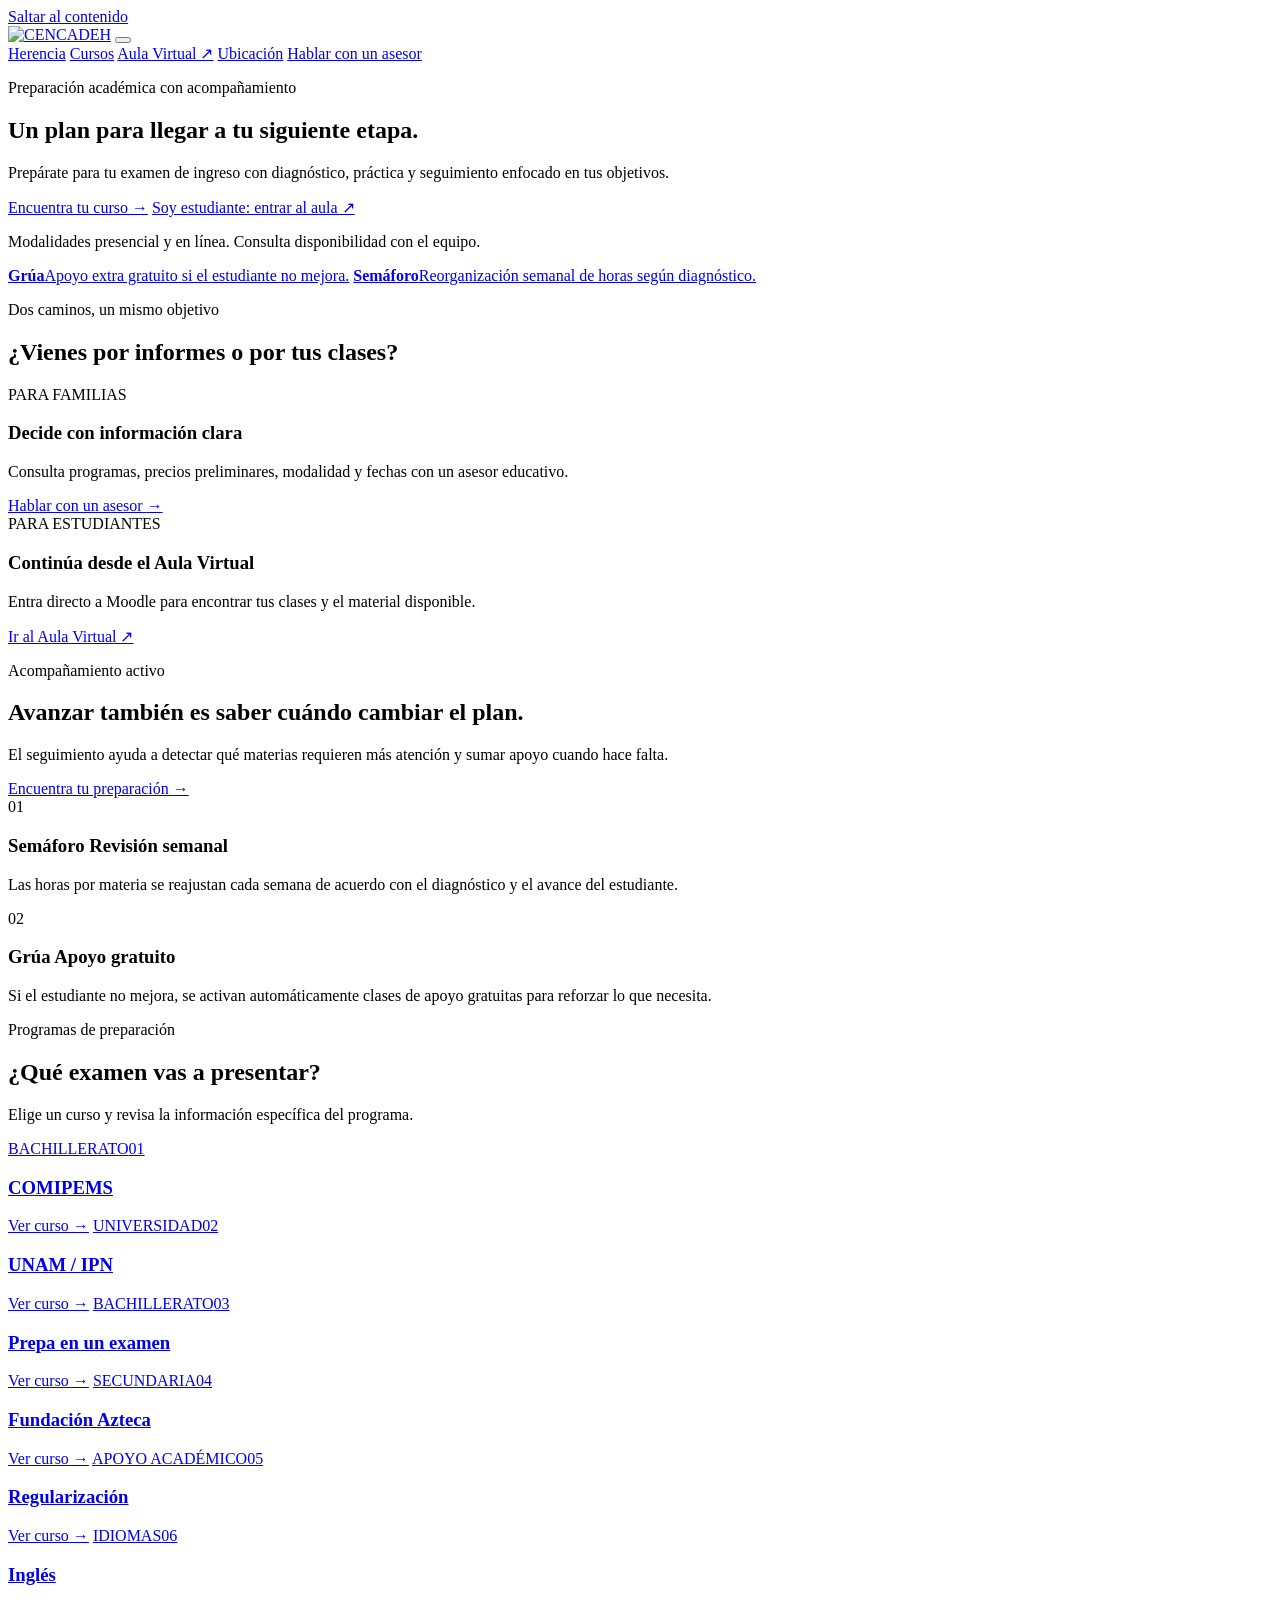
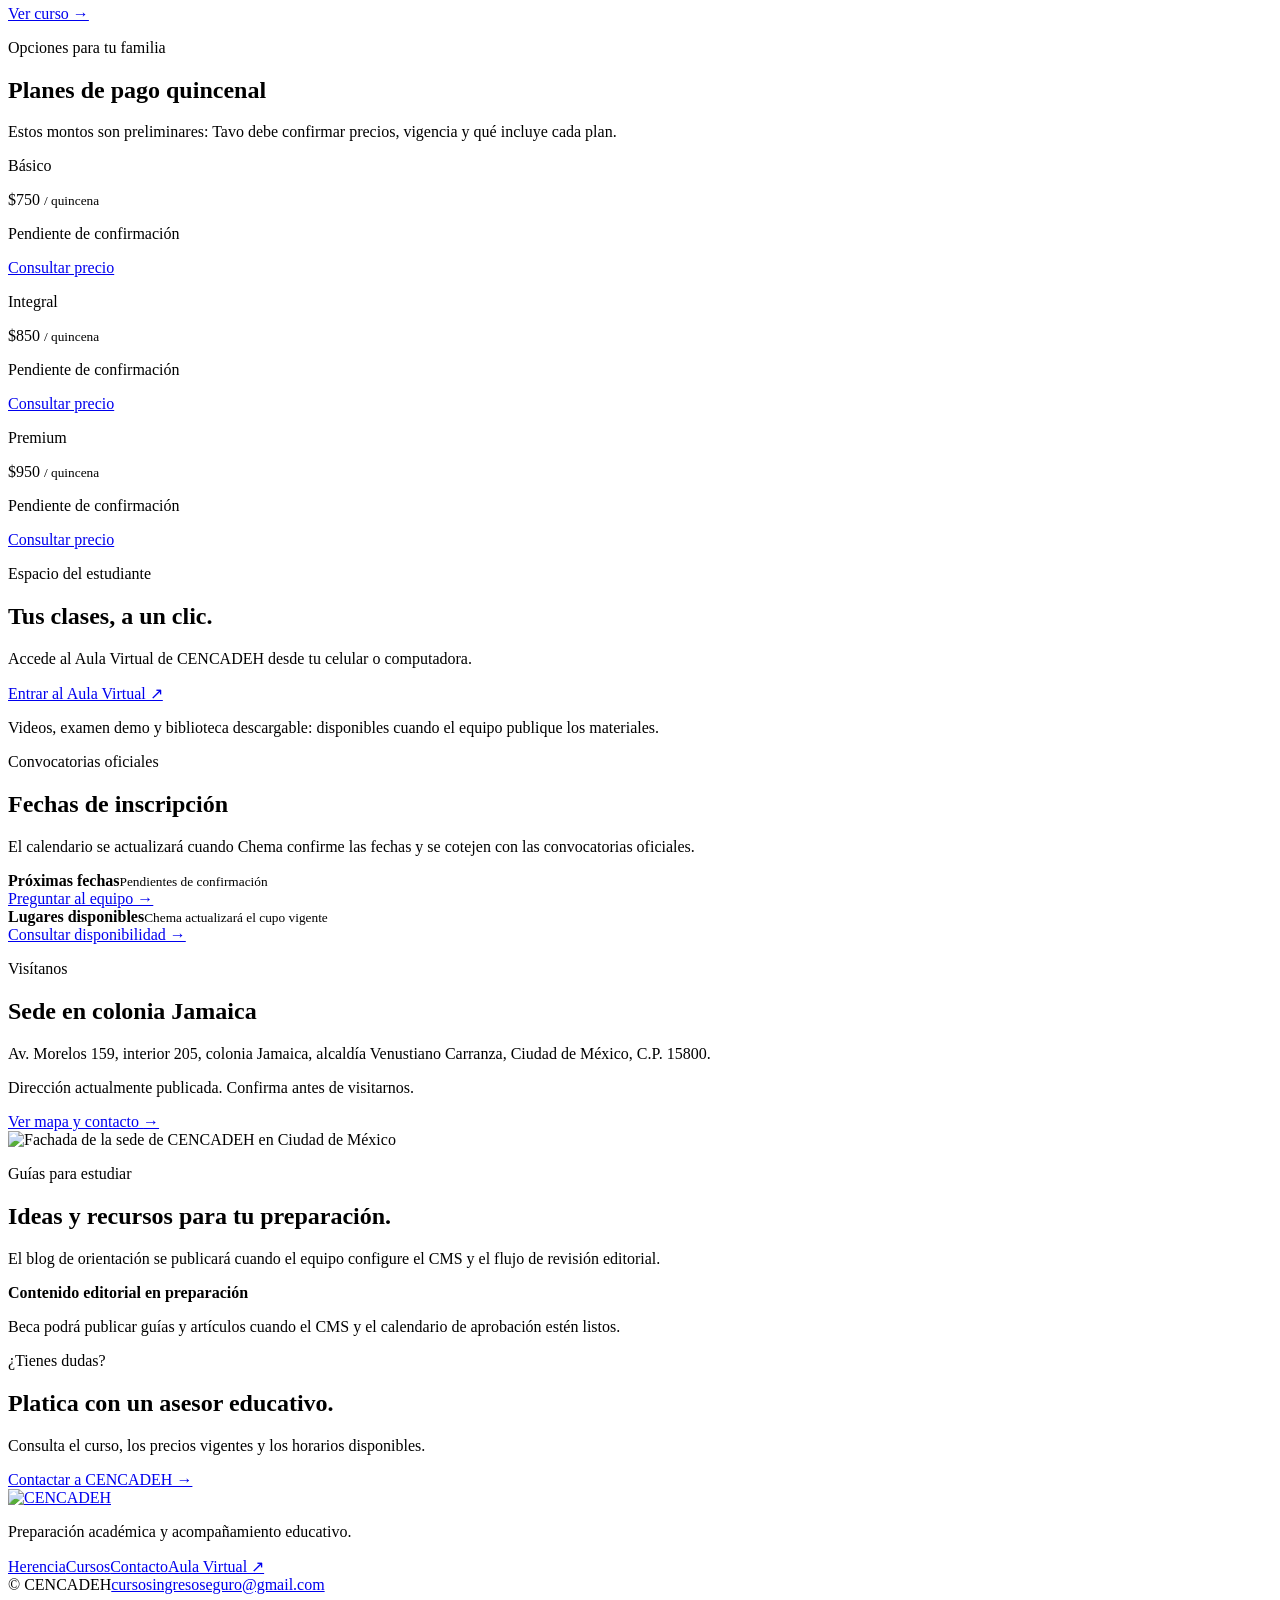
==== index.html @ 164746c4 "Add files via upload" ====
<!doctype html>
<html lang="es">
<head>
    <meta charset="utf-8">
    <meta name="viewport" content="width=device-width, initial-scale=1">
    <meta name="description" content="Prepárate para tu examen de ingreso con cursos CENCADEH, acompañamiento académico y opciones presenciales y en línea.">
    <meta name="theme-color" content="#762641">
    <title>CENCADEH | Preparación académica con acompañamiento</title>
    <link rel="icon" href="img/logocencadeh.png">
    <link rel="stylesheet" href="css/site.css">
</head>
<body>
    <a class="skip-link" href="#contenido">Saltar al contenido</a>
    <header class="site-header">
        <div class="container nav-shell">
            <a class="brand" href="index.html" aria-label="CENCADEH, inicio"><img src="img/logocencadeh.png" alt="CENCADEH" width="178" height="52"></a>
            <button class="nav-toggle" type="button" data-menu-button aria-expanded="false" aria-controls="main-navigation" aria-label="Abrir menú"><span class="nav-toggle-icon" aria-hidden="true"></span></button>
            <nav class="main-nav" id="main-navigation" data-main-nav aria-label="Navegación principal">
                <a href="cencadeh.html">Herencia</a>
                <a href="courses.html">Cursos</a>
                <a class="nav-student" href="https://www.cencadeh.com.mx/aulavirtual/" target="_blank" rel="noopener noreferrer">Aula Virtual ↗</a>
                <a href="contact.html#ubicacion">Ubicación</a>
                <a class="nav-cta" href="contact.html">Hablar con un asesor</a>
            </nav>
        </div>
    </header>
    <main id="contenido">
        <section class="hero">
            <div class="hero-content">
                <div class="hero-copy">
                    <p class="eyebrow eyebrow-light">Preparación académica con acompañamiento</p>
                    <h1>Un plan para llegar a tu <span>siguiente etapa.</span></h1>
                    <p>Prepárate para tu examen de ingreso con diagnóstico, práctica y seguimiento enfocado en tus objetivos.</p>
                    <div class="hero-actions">
                        <a class="button button-gold" href="courses.html">Encuentra tu curso <span aria-hidden="true">→</span></a>
                        <a class="button button-outline" href="https://www.cencadeh.com.mx/aulavirtual/" target="_blank" rel="noopener noreferrer">Soy estudiante: entrar al aula ↗</a>
                    </div>
                    <p class="hero-note">Modalidades presencial y en línea. Consulta disponibilidad con el equipo.</p>
                    <div class="hero-tools" aria-label="Diferenciadores de acompañamiento">
                        <a class="hero-tool" href="#metodo"><strong>Grúa</strong><span>Apoyo extra gratuito si el estudiante no mejora.</span></a>
                        <a class="hero-tool" href="#metodo"><strong>Semáforo</strong><span>Reorganización semanal de horas según diagnóstico.</span></a>
                    </div>
                </div>
            </div>
        </section>

        <section class="section section-soft" aria-labelledby="audiencias">
            <div class="container">
                <div class="section-heading">
                    <p class="eyebrow">Dos caminos, un mismo objetivo</p>
                    <h2 id="audiencias">¿Vienes por informes o por tus clases?</h2>
                </div>
                <div class="audience-grid">
                    <article class="audience-card">
                        <span class="card-index">PARA FAMILIAS</span>
                        <h3>Decide con información clara</h3>
                        <p>Consulta programas, precios preliminares, modalidad y fechas con un asesor educativo.</p>
                        <a class="text-link" href="contact.html">Hablar con un asesor <span aria-hidden="true">→</span></a>
                    </article>
                    <article class="audience-card">
                        <span class="card-index">PARA ESTUDIANTES</span>
                        <h3>Continúa desde el Aula Virtual</h3>
                        <p>Entra directo a Moodle para encontrar tus clases y el material disponible.</p>
                        <a class="text-link" href="https://www.cencadeh.com.mx/aulavirtual/" target="_blank" rel="noopener noreferrer">Ir al Aula Virtual ↗</a>
                    </article>
                </div>
            </div>
        </section>

        <section class="section section-dark" id="metodo" aria-labelledby="metodo-title">
            <div class="container method-layout">
                <div class="method-copy">
                    <p class="eyebrow eyebrow-light">Acompañamiento activo</p>
                    <h2 id="metodo-title">Avanzar también es saber cuándo cambiar el plan.</h2>
                    <p>El seguimiento ayuda a detectar qué materias requieren más atención y sumar apoyo cuando hace falta.</p>
                    <a class="text-link text-link-light" href="courses.html">Encuentra tu preparación <span aria-hidden="true">→</span></a>
                </div>
                <div>
                    <article class="method-item">
                        <span class="method-number">01</span>
                        <div>
                            <h3>Semáforo <span class="tag">Revisión semanal</span></h3>
                            <p>Las horas por materia se reajustan cada semana de acuerdo con el diagnóstico y el avance del estudiante.</p>
                        </div>
                    </article>
                    <article class="method-item">
                        <span class="method-number">02</span>
                        <div>
                            <h3>Grúa <span class="tag">Apoyo gratuito</span></h3>
                            <p>Si el estudiante no mejora, se activan automáticamente clases de apoyo gratuitas para reforzar lo que necesita.</p>
                        </div>
                    </article>
                </div>
            </div>
        </section>

        <section class="section" id="cursos" aria-labelledby="cursos-title">
            <div class="container">
                <div class="section-heading">
                    <p class="eyebrow">Programas de preparación</p>
                    <h2 id="cursos-title">¿Qué examen vas a presentar?</h2>
                    <p>Elige un curso y revisa la información específica del programa.</p>
                </div>
                <div class="course-grid">
                    <a class="course-card" data-course="red" href="bachillerato.html"><span class="course-type">BACHILLERATO</span><span class="course-num">01</span><h3>COMIPEMS</h3><span class="course-arrow">Ver curso →</span></a>
                    <a class="course-card" data-course="green" href="unamipn.html"><span class="course-type">UNIVERSIDAD</span><span class="course-num">02</span><h3>UNAM / IPN</h3><span class="course-arrow">Ver curso →</span></a>
                    <a class="course-card" data-course="purple" href="prepa1.html"><span class="course-type">BACHILLERATO</span><span class="course-num">03</span><h3>Prepa en un examen</h3><span class="course-arrow">Ver curso →</span></a>
                    <a class="course-card" data-course="blue" href="fundacionazteca.html"><span class="course-type">SECUNDARIA</span><span class="course-num">04</span><h3>Fundación Azteca</h3><span class="course-arrow">Ver curso →</span></a>
                    <a class="course-card" data-course="teal" href="regularizacion.html"><span class="course-type">APOYO ACADÉMICO</span><span class="course-num">05</span><h3>Regularización</h3><span class="course-arrow">Ver curso →</span></a>
                    <a class="course-card" data-course="purple" href="ingles.html"><span class="course-type">IDIOMAS</span><span class="course-num">06</span><h3>Inglés</h3><span class="course-arrow">Ver curso →</span></a>
                </div>
            </div>
        </section>

        <section class="section section-soft" id="precios" aria-labelledby="precios-title">
            <div class="container">
                <div class="section-heading">
                    <p class="eyebrow">Opciones para tu familia</p>
                    <h2 id="precios-title">Planes de pago quincenal</h2>
                    <p>Estos montos son preliminares: Tavo debe confirmar precios, vigencia y qué incluye cada plan.</p>
                </div>
                <div class="price-grid">
                    <article class="price-card"><p class="plan-label">Básico</p><p class="price">$750 <small>/ quincena</small></p><p class="price-caveat">Pendiente de confirmación</p><a class="button" href="contact.html">Consultar precio</a></article>
                    <article class="price-card featured"><p class="plan-label">Integral</p><p class="price">$850 <small>/ quincena</small></p><p class="price-caveat">Pendiente de confirmación</p><a class="button" href="contact.html">Consultar precio</a></article>
                    <article class="price-card"><p class="plan-label">Premium</p><p class="price">$950 <small>/ quincena</small></p><p class="price-caveat">Pendiente de confirmación</p><a class="button" href="contact.html">Consultar precio</a></article>
                </div>
            </div>
        </section>

        <section class="section" aria-labelledby="estudiante-title">
            <div class="container">
                <div class="student-banner">
                    <div><p class="eyebrow eyebrow-light">Espacio del estudiante</p><h2 id="estudiante-title">Tus clases, a un clic.</h2><p>Accede al Aula Virtual de CENCADEH desde tu celular o computadora.</p></div>
                    <a class="button button-gold" href="https://www.cencadeh.com.mx/aulavirtual/" target="_blank" rel="noopener noreferrer">Entrar al Aula Virtual ↗</a>
                </div>
                <p class="section-note">Videos, examen demo y biblioteca descargable: disponibles cuando el equipo publique los materiales.</p>
            </div>
        </section>

        <section class="section section-soft" aria-labelledby="fechas-title">
            <div class="container">
                <div class="section-heading">
                    <p class="eyebrow">Convocatorias oficiales</p>
                    <h2 id="fechas-title">Fechas de inscripción</h2>
                    <p>El calendario se actualizará cuando Chema confirme las fechas y se cotejen con las convocatorias oficiales.</p>
                </div>
                <div class="schedule-card"><span class="schedule-dot" aria-hidden="true"></span><div><strong>Próximas fechas</strong><small>Pendientes de confirmación</small></div><a class="text-link" href="contact.html">Preguntar al equipo →</a></div>
                <div class="schedule-card"><span class="schedule-dot" aria-hidden="true"></span><div><strong>Lugares disponibles</strong><small>Chema actualizará el cupo vigente</small></div><a class="text-link" href="contact.html">Consultar disponibilidad →</a></div>
            </div>
        </section>

        <section class="section" id="ubicacion" aria-labelledby="ubicacion-title">
            <div class="container location-grid">
                <div class="location-copy">
                    <p class="eyebrow">Visítanos</p>
                    <h2 id="ubicacion-title">Sede en colonia Jamaica</h2>
                    <p>Av. Morelos 159, interior 205, colonia Jamaica, alcaldía Venustiano Carranza, Ciudad de México, C.P. 15800.</p>
                    <p class="notice">Dirección actualmente publicada. Confirma antes de visitarnos.</p>
                    <a class="text-link" href="contact.html#ubicacion">Ver mapa y contacto <span aria-hidden="true">→</span></a>
                </div>
                <img class="branch-photo" src="img/cencadeh.jpg" alt="Fachada de la sede de CENCADEH en Ciudad de México" width="1366" height="768" loading="lazy">
            </div>
        </section>
        <section class="section section-soft" aria-labelledby="blog-title">
            <div class="container">
                <div class="section-heading">
                    <p class="eyebrow">Guías para estudiar</p>
                    <h2 id="blog-title">Ideas y recursos para tu preparación.</h2>
                    <p>El blog de orientación se publicará cuando el equipo configure el CMS y el flujo de revisión editorial.</p>
                </div>
                <div class="heritage-panel"><strong>Contenido editorial en preparación</strong><p>Beca podrá publicar guías y artículos cuando el CMS y el calendario de aprobación estén listos.</p></div>
            </div>
        </section>
        <section class="section section-dark">
            <div class="container cta-panel">
                <div><p class="eyebrow eyebrow-light">¿Tienes dudas?</p><h2>Platica con un asesor educativo.</h2><p>Consulta el curso, los precios vigentes y los horarios disponibles.</p></div>
                <a class="button button-gold" href="contact.html">Contactar a CENCADEH →</a>
            </div>
        </section>
    </main>
    <footer class="footer">
        <div class="container">
            <div class="footer-main">
                <div><a class="footer-brand" href="index.html" aria-label="CENCADEH, inicio"><img src="img/logocencadeh.png" alt="CENCADEH" width="150" height="43" loading="lazy"></a><p>Preparación académica y acompañamiento educativo.</p></div>
                <nav class="footer-links" aria-label="Enlaces del pie"><a href="cencadeh.html">Herencia</a><a href="courses.html">Cursos</a><a href="contact.html">Contacto</a><a href="https://www.cencadeh.com.mx/aulavirtual/" target="_blank" rel="noopener noreferrer">Aula Virtual ↗</a></nav>
            </div>
            <div class="footer-bottom"><span>© CENCADEH</span><a href="mailto:cursosingresoseguro@gmail.com">cursosingresoseguro@gmail.com</a></div>
        </div>
    </footer>
    <script src="js/site.js" defer></script>
</body>
</html>
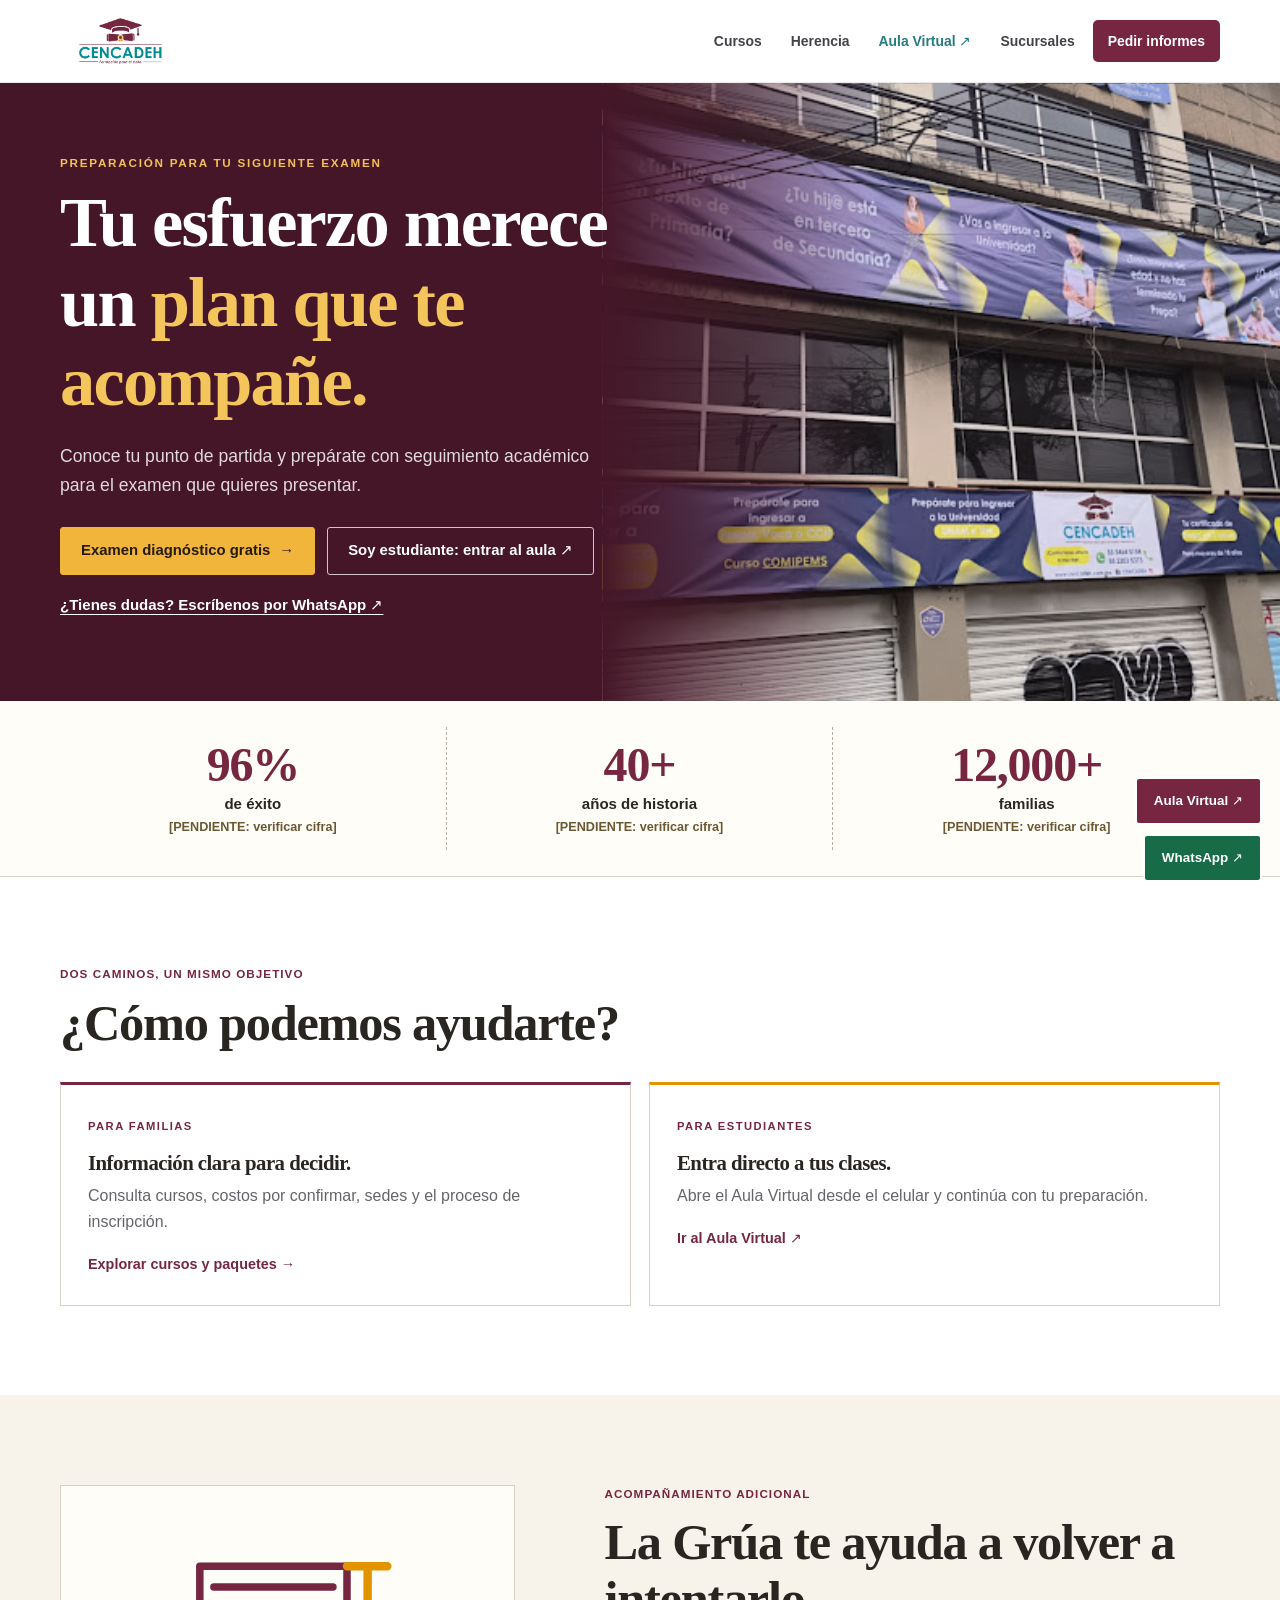
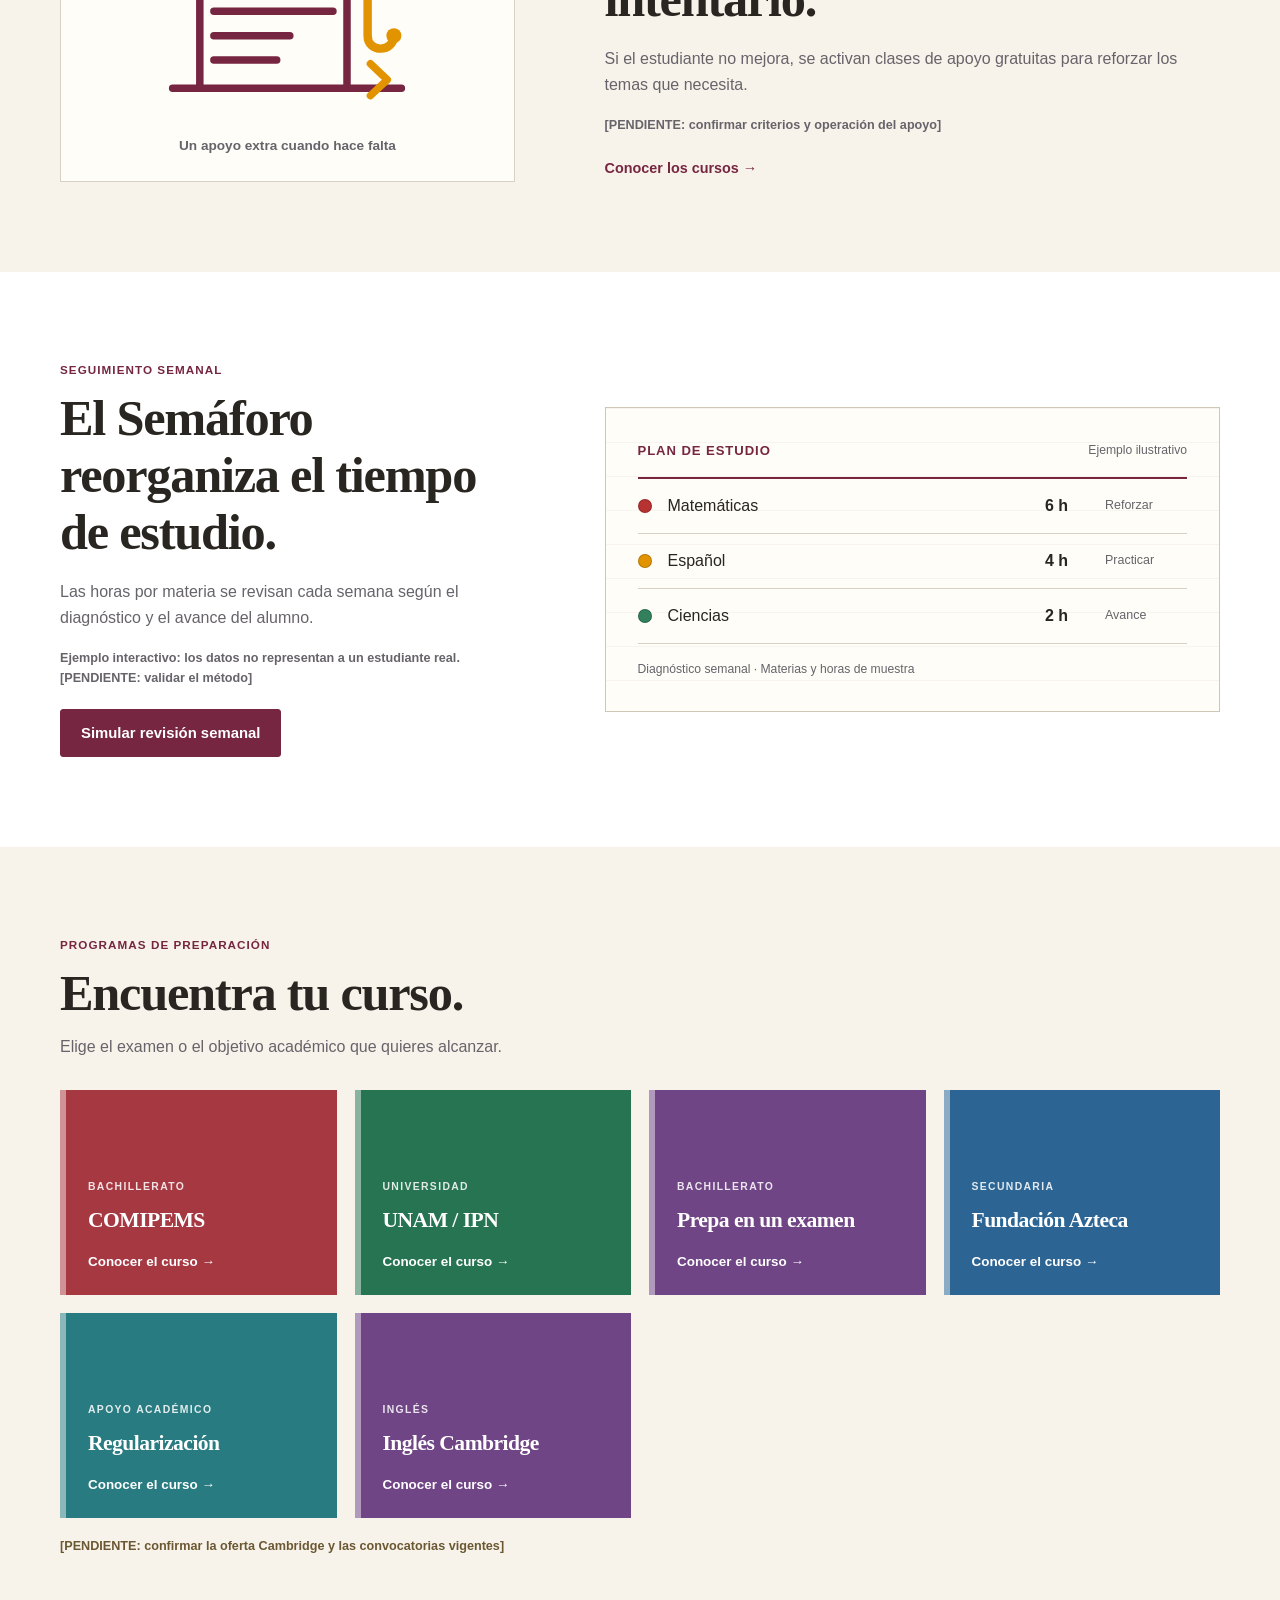
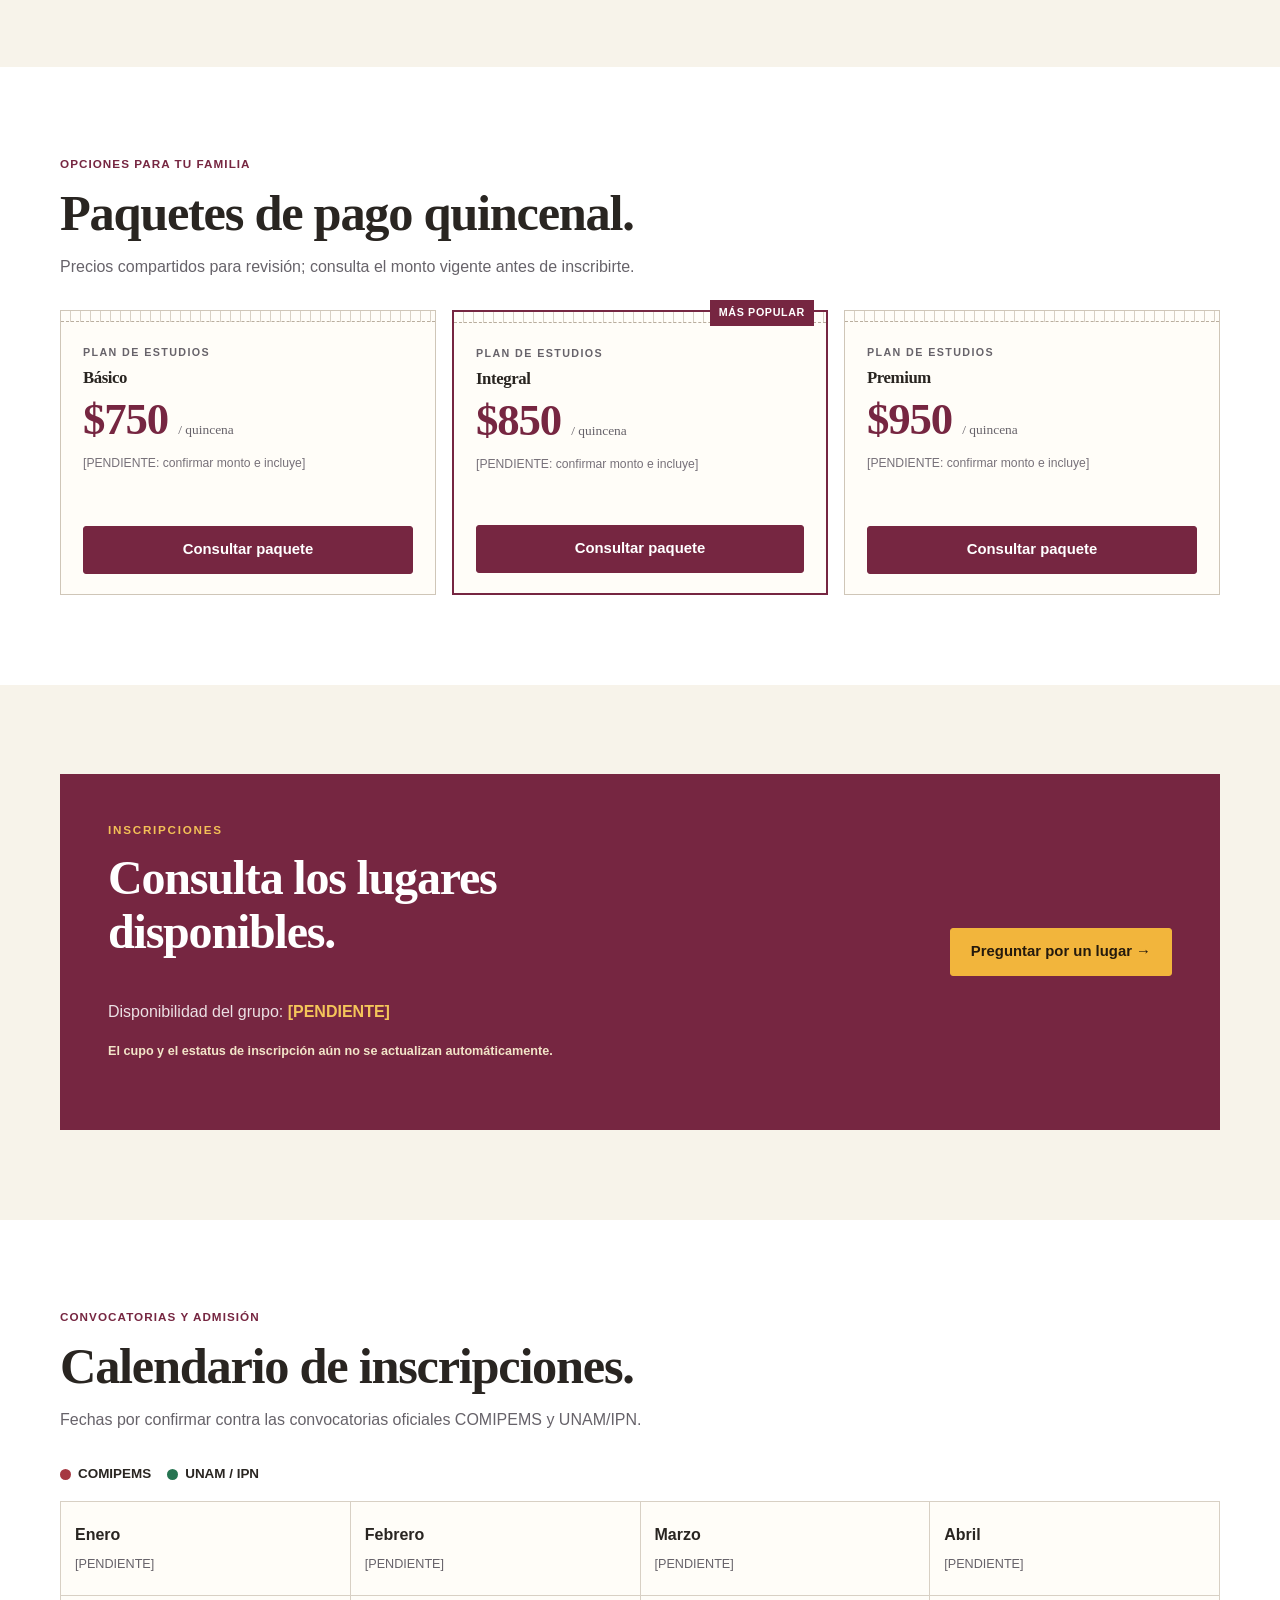
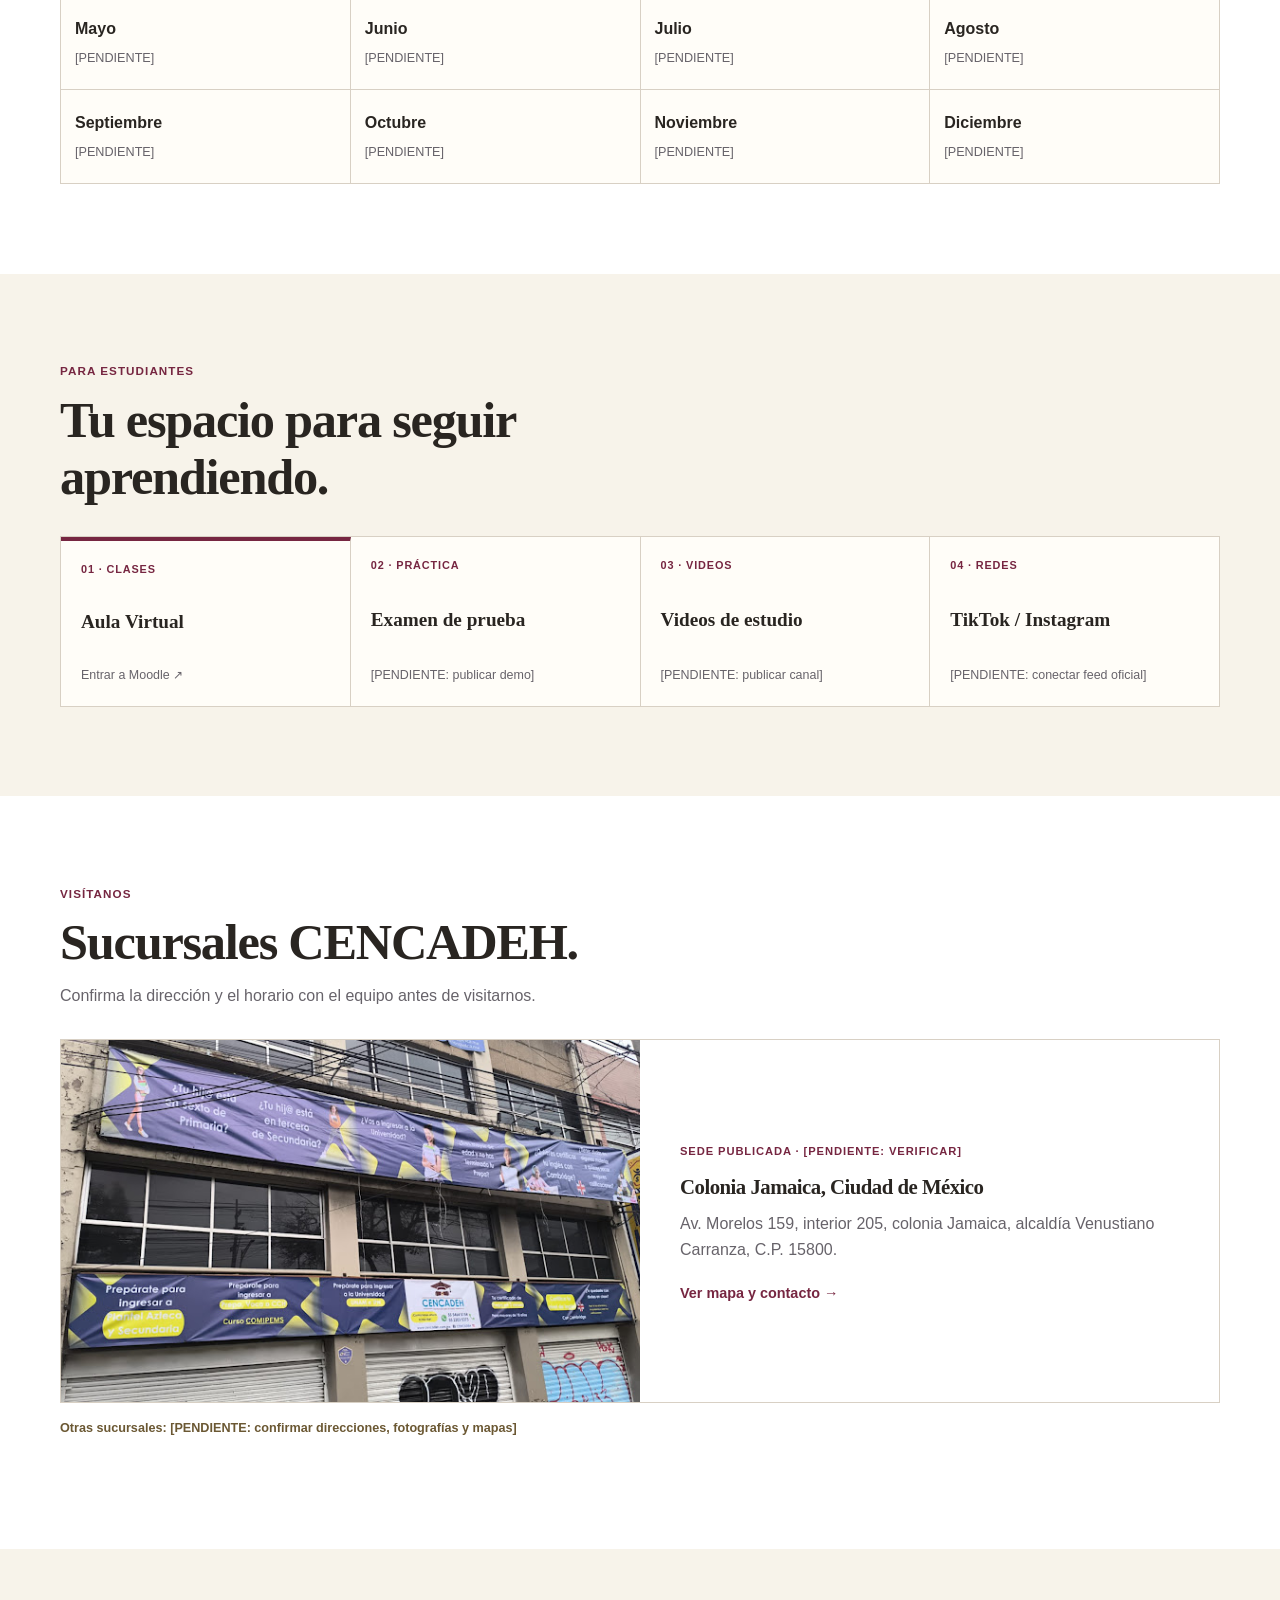
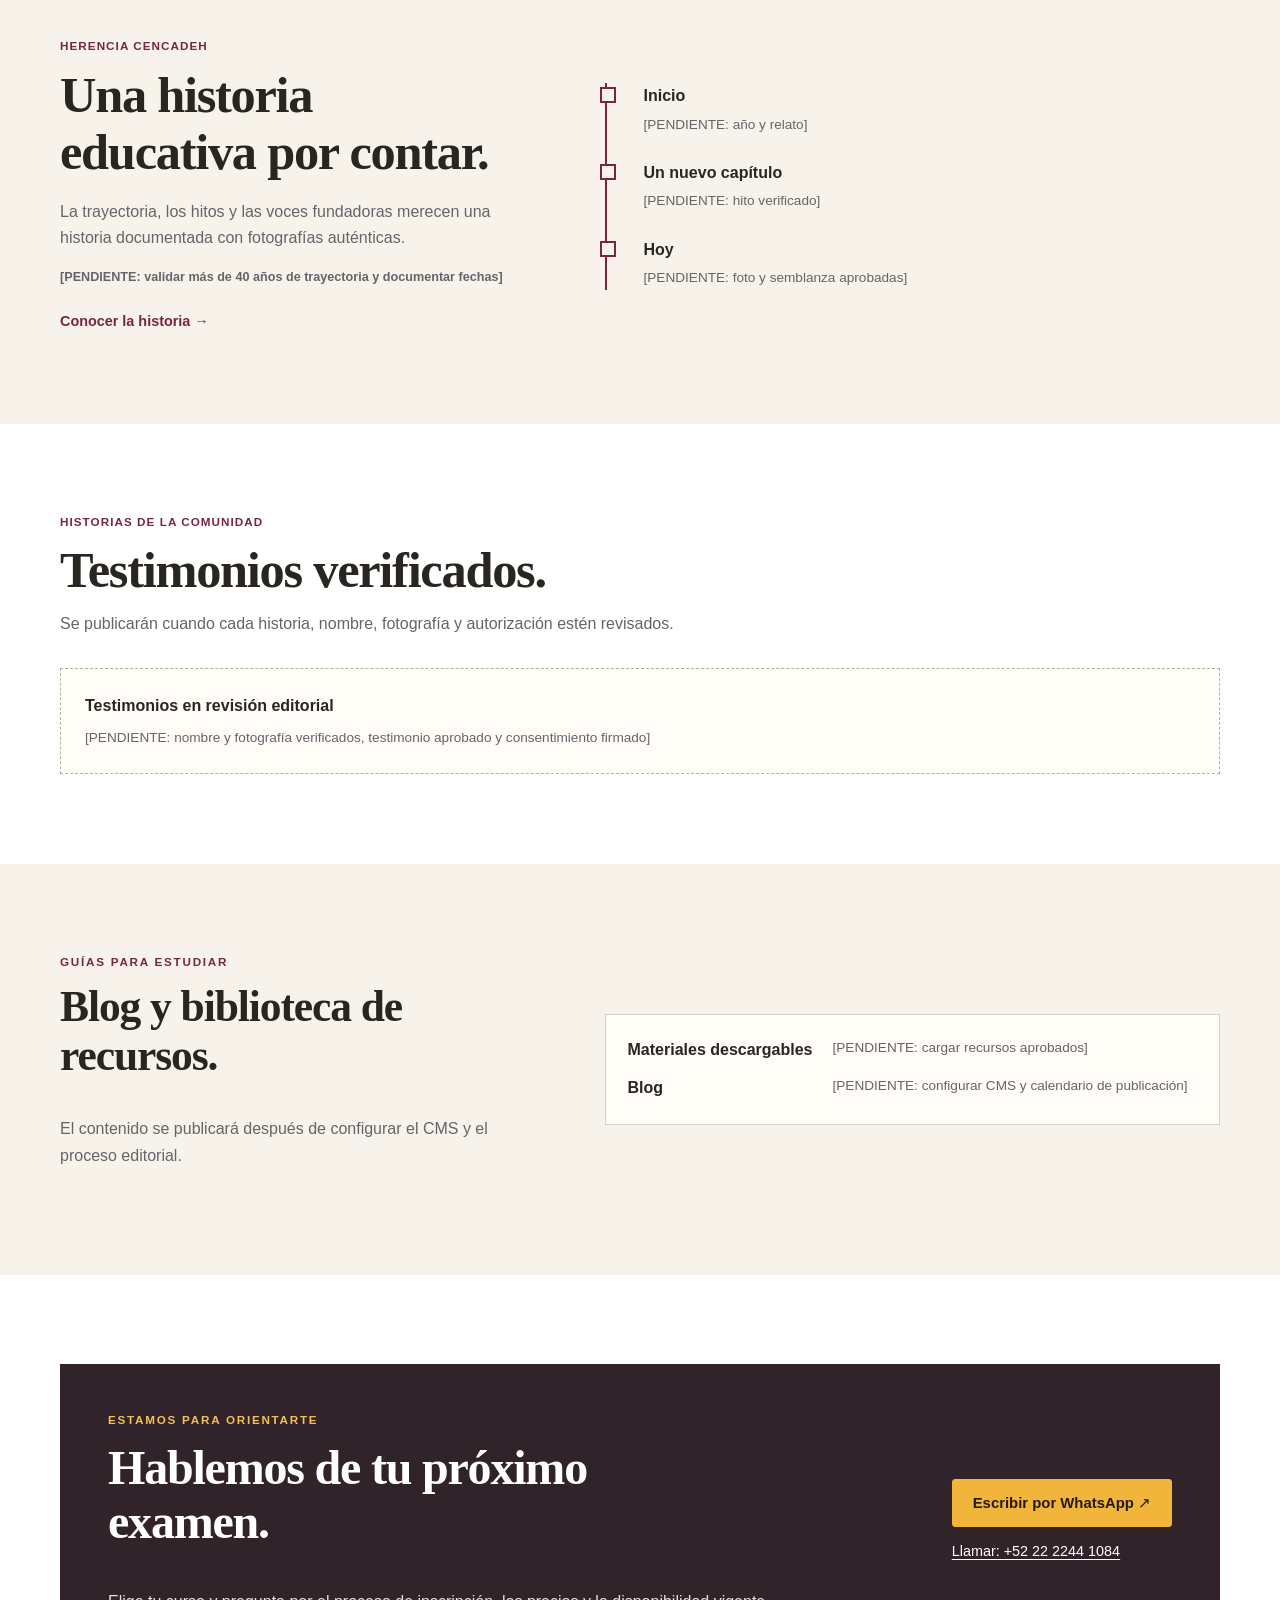
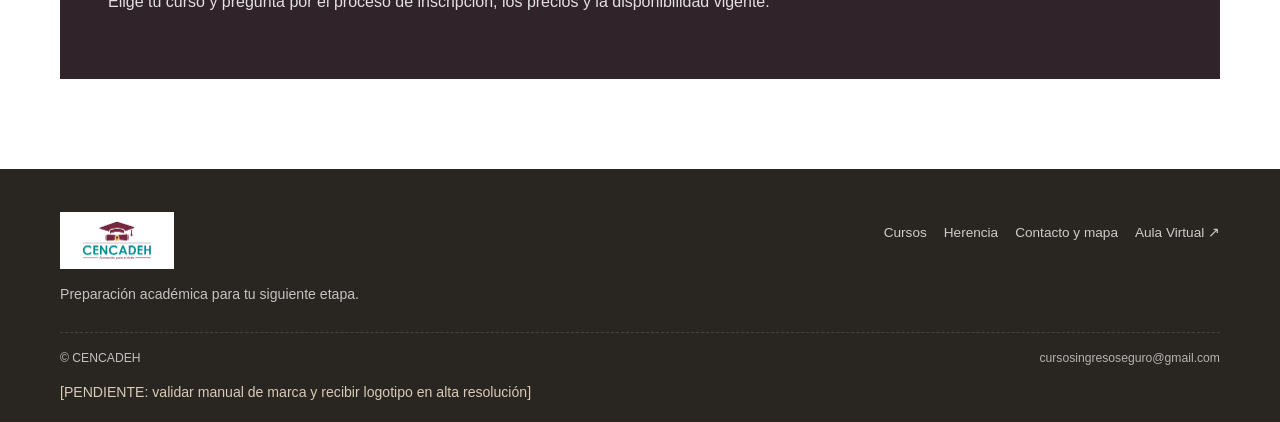
==== commit 28537c15: "Add files via upload" ====
--- a/index.html
+++ b/index.html
@@ -3,10 +3,11 @@
 <head>
     <meta charset="utf-8">
     <meta name="viewport" content="width=device-width, initial-scale=1">
-    <meta name="description" content="Prepárate para tu examen de ingreso con cursos CENCADEH, acompañamiento académico y opciones presenciales y en línea.">
+    <meta name="description" content="Prepara tu examen de ingreso con CENCADEH. Conoce los cursos, solicita tu examen diagnóstico gratis y consulta con un asesor.">
     <meta name="theme-color" content="#762641">
-    <title>CENCADEH | Preparación académica con acompañamiento</title>
+    <title>CENCADEH | Preparación para exámenes de ingreso</title>
     <link rel="icon" href="img/logocencadeh.png">
+    <link rel="preload" as="image" href="img/cencadeh.jpg">
     <link rel="stylesheet" href="css/site.css">
 </head>
 <body>
@@ -16,11 +17,11 @@
             <a class="brand" href="index.html" aria-label="CENCADEH, inicio"><img src="img/logocencadeh.png" alt="CENCADEH" width="178" height="52"></a>
             <button class="nav-toggle" type="button" data-menu-button aria-expanded="false" aria-controls="main-navigation" aria-label="Abrir menú"><span class="nav-toggle-icon" aria-hidden="true"></span></button>
             <nav class="main-nav" id="main-navigation" data-main-nav aria-label="Navegación principal">
+                <a href="courses.html">Cursos</a>
                 <a href="cencadeh.html">Herencia</a>
-                <a href="courses.html">Cursos</a>
                 <a class="nav-student" href="https://www.cencadeh.com.mx/aulavirtual/" target="_blank" rel="noopener noreferrer">Aula Virtual ↗</a>
-                <a href="contact.html#ubicacion">Ubicación</a>
-                <a class="nav-cta" href="contact.html">Hablar con un asesor</a>
+                <a href="contact.html#ubicacion">Sucursales</a>
+                <a class="nav-cta" href="contact.html">Pedir informes</a>
             </nav>
         </div>
     </header>
@@ -28,164 +29,172 @@
         <section class="hero">
             <div class="hero-content">
                 <div class="hero-copy">
-                    <p class="eyebrow eyebrow-light">Preparación académica con acompañamiento</p>
-                    <h1>Un plan para llegar a tu <span>siguiente etapa.</span></h1>
-                    <p>Prepárate para tu examen de ingreso con diagnóstico, práctica y seguimiento enfocado en tus objetivos.</p>
+                    <p class="eyebrow eyebrow-light">Preparación para tu siguiente examen</p>
+                    <h1>Tu esfuerzo merece un <span>plan que te acompañe.</span></h1>
+                    <p>Conoce tu punto de partida y prepárate con seguimiento académico para el examen que quieres presentar.</p>
                     <div class="hero-actions">
-                        <a class="button button-gold" href="courses.html">Encuentra tu curso <span aria-hidden="true">→</span></a>
+                        <a class="button button-gold" href="https://wa.me/525522035373?text=Hola%20CENCADEH%2C%20quiero%20solicitar%20informes%20sobre%20el%20examen%20diagn%C3%B3stico%20gratis." target="_blank" rel="noopener noreferrer">Examen diagnóstico gratis <span aria-hidden="true">→</span></a>
                         <a class="button button-outline" href="https://www.cencadeh.com.mx/aulavirtual/" target="_blank" rel="noopener noreferrer">Soy estudiante: entrar al aula ↗</a>
                     </div>
-                    <p class="hero-note">Modalidades presencial y en línea. Consulta disponibilidad con el equipo.</p>
-                    <div class="hero-tools" aria-label="Diferenciadores de acompañamiento">
-                        <a class="hero-tool" href="#metodo"><strong>Grúa</strong><span>Apoyo extra gratuito si el estudiante no mejora.</span></a>
-                        <a class="hero-tool" href="#metodo"><strong>Semáforo</strong><span>Reorganización semanal de horas según diagnóstico.</span></a>
-                    </div>
-                </div>
-            </div>
-        </section>
-
-        <section class="section section-soft" aria-labelledby="audiencias">
-            <div class="container">
-                <div class="section-heading">
-                    <p class="eyebrow">Dos caminos, un mismo objetivo</p>
-                    <h2 id="audiencias">¿Vienes por informes o por tus clases?</h2>
-                </div>
+                    <a class="hero-whatsapp" href="https://wa.me/525522035373?text=Hola%20CENCADEH%2C%20quiero%20informes%20de%20sus%20cursos." target="_blank" rel="noopener noreferrer">¿Tienes dudas? Escríbenos por WhatsApp ↗</a>
+                </div>
+            </div>
+        </section>
+
+        <section class="trust-strip" aria-label="Cifras institucionales pendientes de verificación">
+            <div class="container trust-grid">
+                <article class="trust-seal"><span class="seal-number">96%</span><span class="seal-label">de éxito</span><span class="pending-label">[PENDIENTE: verificar cifra]</span></article>
+                <article class="trust-seal"><span class="seal-number">40+</span><span class="seal-label">años de historia</span><span class="pending-label">[PENDIENTE: verificar cifra]</span></article>
+                <article class="trust-seal"><span class="seal-number">12,000+</span><span class="seal-label">familias</span><span class="pending-label">[PENDIENTE: verificar cifra]</span></article>
+            </div>
+        </section>
+
+        <section class="section audience-section" aria-labelledby="audiencias">
+            <div class="container">
+                <div class="section-heading"><p class="eyebrow">Dos caminos, un mismo objetivo</p><h2 id="audiencias">¿Cómo podemos ayudarte?</h2></div>
                 <div class="audience-grid">
-                    <article class="audience-card">
-                        <span class="card-index">PARA FAMILIAS</span>
-                        <h3>Decide con información clara</h3>
-                        <p>Consulta programas, precios preliminares, modalidad y fechas con un asesor educativo.</p>
-                        <a class="text-link" href="contact.html">Hablar con un asesor <span aria-hidden="true">→</span></a>
-                    </article>
-                    <article class="audience-card">
-                        <span class="card-index">PARA ESTUDIANTES</span>
-                        <h3>Continúa desde el Aula Virtual</h3>
-                        <p>Entra directo a Moodle para encontrar tus clases y el material disponible.</p>
-                        <a class="text-link" href="https://www.cencadeh.com.mx/aulavirtual/" target="_blank" rel="noopener noreferrer">Ir al Aula Virtual ↗</a>
-                    </article>
-                </div>
-            </div>
-        </section>
-
-        <section class="section section-dark" id="metodo" aria-labelledby="metodo-title">
-            <div class="container method-layout">
-                <div class="method-copy">
-                    <p class="eyebrow eyebrow-light">Acompañamiento activo</p>
-                    <h2 id="metodo-title">Avanzar también es saber cuándo cambiar el plan.</h2>
-                    <p>El seguimiento ayuda a detectar qué materias requieren más atención y sumar apoyo cuando hace falta.</p>
-                    <a class="text-link text-link-light" href="courses.html">Encuentra tu preparación <span aria-hidden="true">→</span></a>
-                </div>
-                <div>
-                    <article class="method-item">
-                        <span class="method-number">01</span>
-                        <div>
-                            <h3>Semáforo <span class="tag">Revisión semanal</span></h3>
-                            <p>Las horas por materia se reajustan cada semana de acuerdo con el diagnóstico y el avance del estudiante.</p>
-                        </div>
-                    </article>
-                    <article class="method-item">
-                        <span class="method-number">02</span>
-                        <div>
-                            <h3>Grúa <span class="tag">Apoyo gratuito</span></h3>
-                            <p>Si el estudiante no mejora, se activan automáticamente clases de apoyo gratuitas para reforzar lo que necesita.</p>
-                        </div>
-                    </article>
-                </div>
-            </div>
-        </section>
-
-        <section class="section" id="cursos" aria-labelledby="cursos-title">
-            <div class="container">
-                <div class="section-heading">
-                    <p class="eyebrow">Programas de preparación</p>
-                    <h2 id="cursos-title">¿Qué examen vas a presentar?</h2>
-                    <p>Elige un curso y revisa la información específica del programa.</p>
-                </div>
+                    <article class="audience-card"><span class="card-index">PARA FAMILIAS</span><h3>Información clara para decidir.</h3><p>Consulta cursos, costos por confirmar, sedes y el proceso de inscripción.</p><a class="text-link" href="courses.html">Explorar cursos y paquetes →</a></article>
+                    <article class="audience-card"><span class="card-index">PARA ESTUDIANTES</span><h3>Entra directo a tus clases.</h3><p>Abre el Aula Virtual desde el celular y continúa con tu preparación.</p><a class="text-link" href="https://www.cencadeh.com.mx/aulavirtual/" target="_blank" rel="noopener noreferrer">Ir al Aula Virtual ↗</a></article>
+                </div>
+            </div>
+        </section>
+
+        <section class="section feature-section" id="grua" aria-labelledby="grua-title">
+            <div class="container feature-layout">
+                <div class="feature-illustration" aria-hidden="true">
+                    <svg viewBox="0 0 320 240" role="img">
+                        <path d="M38 190h244M67 190V60h157v130M82 82h127M82 108h127M82 134h81M82 160h67" fill="none" stroke="currentColor" stroke-width="8" stroke-linecap="round" stroke-linejoin="round"/>
+                        <path d="M224 60h43m-21 0v74c0 19 28 18 28 0" fill="none" stroke="#e29400" stroke-width="9" stroke-linecap="round"/>
+                        <circle cx="274" cy="134" r="8" fill="#e29400"/>
+                        <path d="m249 164 18 17-18 17" fill="none" stroke="#e29400" stroke-width="8" stroke-linecap="round" stroke-linejoin="round"/>
+                    </svg>
+                    <span>Un apoyo extra cuando hace falta</span>
+                </div>
+                <div class="feature-copy">
+                    <p class="eyebrow">Acompañamiento adicional</p>
+                    <h2 id="grua-title">La Grúa te ayuda a volver a intentarlo.</h2>
+                    <p>Si el estudiante no mejora, se activan clases de apoyo gratuitas para reforzar los temas que necesita.</p>
+                    <p class="pending-note">[PENDIENTE: confirmar criterios y operación del apoyo]</p>
+                    <a class="text-link" href="courses.html">Conocer los cursos →</a>
+                </div>
+            </div>
+        </section>
+
+        <section class="section semaforo-section" id="semaforo" aria-labelledby="semaforo-title">
+            <div class="container semaforo-layout">
+                <div class="feature-copy">
+                    <p class="eyebrow">Seguimiento semanal</p>
+                    <h2 id="semaforo-title">El Semáforo reorganiza el tiempo de estudio.</h2>
+                    <p>Las horas por materia se revisan cada semana según el diagnóstico y el avance del alumno.</p>
+                    <p class="pending-note">Ejemplo interactivo: los datos no representan a un estudiante real. [PENDIENTE: validar el método]</p>
+                    <button class="button" type="button" data-semaforo-button aria-controls="semaforo-tablero">Simular revisión semanal</button>
+                </div>
+                <div class="study-board" id="semaforo-tablero" aria-label="Ejemplo de distribución semanal de horas por materia" aria-live="polite">
+                    <div class="board-heading"><strong>PLAN DE ESTUDIO</strong><span>Ejemplo ilustrativo</span></div>
+                    <div class="study-row" data-study-row data-state="red"><span class="study-light" aria-hidden="true"></span><span>Matemáticas</span><strong data-hours>6 h</strong><span class="study-status">Reforzar</span></div>
+                    <div class="study-row" data-study-row data-state="yellow"><span class="study-light" aria-hidden="true"></span><span>Español</span><strong data-hours>4 h</strong><span class="study-status">Practicar</span></div>
+                    <div class="study-row" data-study-row data-state="green"><span class="study-light" aria-hidden="true"></span><span>Ciencias</span><strong data-hours>2 h</strong><span class="study-status">Avance</span></div>
+                    <div class="board-footer">Diagnóstico semanal · Materias y horas de muestra</div>
+                </div>
+            </div>
+        </section>
+
+        <section class="section course-section" id="cursos" aria-labelledby="cursos-title">
+            <div class="container">
+                <div class="section-heading"><p class="eyebrow">Programas de preparación</p><h2 id="cursos-title">Encuentra tu curso.</h2><p>Elige el examen o el objetivo académico que quieres alcanzar.</p></div>
                 <div class="course-grid">
-                    <a class="course-card" data-course="red" href="bachillerato.html"><span class="course-type">BACHILLERATO</span><span class="course-num">01</span><h3>COMIPEMS</h3><span class="course-arrow">Ver curso →</span></a>
-                    <a class="course-card" data-course="green" href="unamipn.html"><span class="course-type">UNIVERSIDAD</span><span class="course-num">02</span><h3>UNAM / IPN</h3><span class="course-arrow">Ver curso →</span></a>
-                    <a class="course-card" data-course="purple" href="prepa1.html"><span class="course-type">BACHILLERATO</span><span class="course-num">03</span><h3>Prepa en un examen</h3><span class="course-arrow">Ver curso →</span></a>
-                    <a class="course-card" data-course="blue" href="fundacionazteca.html"><span class="course-type">SECUNDARIA</span><span class="course-num">04</span><h3>Fundación Azteca</h3><span class="course-arrow">Ver curso →</span></a>
-                    <a class="course-card" data-course="teal" href="regularizacion.html"><span class="course-type">APOYO ACADÉMICO</span><span class="course-num">05</span><h3>Regularización</h3><span class="course-arrow">Ver curso →</span></a>
-                    <a class="course-card" data-course="purple" href="ingles.html"><span class="course-type">IDIOMAS</span><span class="course-num">06</span><h3>Inglés</h3><span class="course-arrow">Ver curso →</span></a>
-                </div>
-            </div>
-        </section>
-
-        <section class="section section-soft" id="precios" aria-labelledby="precios-title">
-            <div class="container">
-                <div class="section-heading">
-                    <p class="eyebrow">Opciones para tu familia</p>
-                    <h2 id="precios-title">Planes de pago quincenal</h2>
-                    <p>Estos montos son preliminares: Tavo debe confirmar precios, vigencia y qué incluye cada plan.</p>
-                </div>
+                    <a class="course-card" data-course="red" href="bachillerato.html"><span class="course-type">BACHILLERATO</span><h3>COMIPEMS</h3><span class="course-arrow">Conocer el curso →</span></a>
+                    <a class="course-card" data-course="green" href="unamipn.html"><span class="course-type">UNIVERSIDAD</span><h3>UNAM / IPN</h3><span class="course-arrow">Conocer el curso →</span></a>
+                    <a class="course-card" data-course="purple" href="prepa1.html"><span class="course-type">BACHILLERATO</span><h3>Prepa en un examen</h3><span class="course-arrow">Conocer el curso →</span></a>
+                    <a class="course-card" data-course="blue" href="fundacionazteca.html"><span class="course-type">SECUNDARIA</span><h3>Fundación Azteca</h3><span class="course-arrow">Conocer el curso →</span></a>
+                    <a class="course-card" data-course="teal" href="regularizacion.html"><span class="course-type">APOYO ACADÉMICO</span><h3>Regularización</h3><span class="course-arrow">Conocer el curso →</span></a>
+                    <a class="course-card" data-course="purple" href="ingles.html"><span class="course-type">INGLÉS</span><h3>Inglés Cambridge</h3><span class="course-arrow">Conocer el curso →</span></a>
+                </div>
+                <p class="pending-note">[PENDIENTE: confirmar la oferta Cambridge y las convocatorias vigentes]</p>
+            </div>
+        </section>
+
+        <section class="section price-section" id="precios" aria-labelledby="precios-title">
+            <div class="container">
+                <div class="section-heading"><p class="eyebrow">Opciones para tu familia</p><h2 id="precios-title">Paquetes de pago quincenal.</h2><p>Precios compartidos para revisión; consulta el monto vigente antes de inscribirte.</p></div>
                 <div class="price-grid">
-                    <article class="price-card"><p class="plan-label">Básico</p><p class="price">$750 <small>/ quincena</small></p><p class="price-caveat">Pendiente de confirmación</p><a class="button" href="contact.html">Consultar precio</a></article>
-                    <article class="price-card featured"><p class="plan-label">Integral</p><p class="price">$850 <small>/ quincena</small></p><p class="price-caveat">Pendiente de confirmación</p><a class="button" href="contact.html">Consultar precio</a></article>
-                    <article class="price-card"><p class="plan-label">Premium</p><p class="price">$950 <small>/ quincena</small></p><p class="price-caveat">Pendiente de confirmación</p><a class="button" href="contact.html">Consultar precio</a></article>
-                </div>
-            </div>
-        </section>
-
-        <section class="section" aria-labelledby="estudiante-title">
-            <div class="container">
-                <div class="student-banner">
-                    <div><p class="eyebrow eyebrow-light">Espacio del estudiante</p><h2 id="estudiante-title">Tus clases, a un clic.</h2><p>Accede al Aula Virtual de CENCADEH desde tu celular o computadora.</p></div>
-                    <a class="button button-gold" href="https://www.cencadeh.com.mx/aulavirtual/" target="_blank" rel="noopener noreferrer">Entrar al Aula Virtual ↗</a>
-                </div>
-                <p class="section-note">Videos, examen demo y biblioteca descargable: disponibles cuando el equipo publique los materiales.</p>
-            </div>
-        </section>
-
-        <section class="section section-soft" aria-labelledby="fechas-title">
-            <div class="container">
-                <div class="section-heading">
-                    <p class="eyebrow">Convocatorias oficiales</p>
-                    <h2 id="fechas-title">Fechas de inscripción</h2>
-                    <p>El calendario se actualizará cuando Chema confirme las fechas y se cotejen con las convocatorias oficiales.</p>
-                </div>
-                <div class="schedule-card"><span class="schedule-dot" aria-hidden="true"></span><div><strong>Próximas fechas</strong><small>Pendientes de confirmación</small></div><a class="text-link" href="contact.html">Preguntar al equipo →</a></div>
-                <div class="schedule-card"><span class="schedule-dot" aria-hidden="true"></span><div><strong>Lugares disponibles</strong><small>Chema actualizará el cupo vigente</small></div><a class="text-link" href="contact.html">Consultar disponibilidad →</a></div>
-            </div>
-        </section>
-
-        <section class="section" id="ubicacion" aria-labelledby="ubicacion-title">
-            <div class="container location-grid">
-                <div class="location-copy">
-                    <p class="eyebrow">Visítanos</p>
-                    <h2 id="ubicacion-title">Sede en colonia Jamaica</h2>
-                    <p>Av. Morelos 159, interior 205, colonia Jamaica, alcaldía Venustiano Carranza, Ciudad de México, C.P. 15800.</p>
-                    <p class="notice">Dirección actualmente publicada. Confirma antes de visitarnos.</p>
-                    <a class="text-link" href="contact.html#ubicacion">Ver mapa y contacto <span aria-hidden="true">→</span></a>
-                </div>
-                <img class="branch-photo" src="img/cencadeh.jpg" alt="Fachada de la sede de CENCADEH en Ciudad de México" width="1366" height="768" loading="lazy">
-            </div>
-        </section>
-        <section class="section section-soft" aria-labelledby="blog-title">
-            <div class="container">
-                <div class="section-heading">
-                    <p class="eyebrow">Guías para estudiar</p>
-                    <h2 id="blog-title">Ideas y recursos para tu preparación.</h2>
-                    <p>El blog de orientación se publicará cuando el equipo configure el CMS y el flujo de revisión editorial.</p>
-                </div>
-                <div class="heritage-panel"><strong>Contenido editorial en preparación</strong><p>Beca podrá publicar guías y artículos cuando el CMS y el calendario de aprobación estén listos.</p></div>
-            </div>
-        </section>
-        <section class="section section-dark">
-            <div class="container cta-panel">
-                <div><p class="eyebrow eyebrow-light">¿Tienes dudas?</p><h2>Platica con un asesor educativo.</h2><p>Consulta el curso, los precios vigentes y los horarios disponibles.</p></div>
-                <a class="button button-gold" href="contact.html">Contactar a CENCADEH →</a>
+                    <article class="price-card"><span class="ticket-kicker">PLAN DE ESTUDIOS</span><h3 class="plan-label">Básico</h3><p class="price">$750 <small>/ quincena</small></p><p class="price-caveat">[PENDIENTE: confirmar monto e incluye]</p><a class="button" href="contact.html#contacto">Consultar paquete</a></article>
+                    <article class="price-card featured"><span class="popular-label">MÁS POPULAR</span><span class="ticket-kicker">PLAN DE ESTUDIOS</span><h3 class="plan-label">Integral</h3><p class="price">$850 <small>/ quincena</small></p><p class="price-caveat">[PENDIENTE: confirmar monto e incluye]</p><a class="button" href="contact.html#contacto">Consultar paquete</a></article>
+                    <article class="price-card"><span class="ticket-kicker">PLAN DE ESTUDIOS</span><h3 class="plan-label">Premium</h3><p class="price">$950 <small>/ quincena</small></p><p class="price-caveat">[PENDIENTE: confirmar monto e incluye]</p><a class="button" href="contact.html#contacto">Consultar paquete</a></article>
+                </div>
+            </div>
+        </section>
+
+        <section class="section enrollment-section" aria-labelledby="enrollment-title">
+            <div class="container enrollment-panel">
+                <div><p class="eyebrow eyebrow-light">Inscripciones</p><h2 id="enrollment-title">Consulta los lugares disponibles.</h2><p>Disponibilidad del grupo: <strong>[PENDIENTE]</strong></p><span class="pending-note pending-note-light">El cupo y el estatus de inscripción aún no se actualizan automáticamente.</span></div>
+                <a class="button button-gold" href="contact.html#contacto">Preguntar por un lugar →</a>
+            </div>
+        </section>
+
+        <section class="section calendar-section" aria-labelledby="calendar-title">
+            <div class="container">
+                <div class="section-heading"><p class="eyebrow">Convocatorias y admisión</p><h2 id="calendar-title">Calendario de inscripciones.</h2><p>Fechas por confirmar contra las convocatorias oficiales COMIPEMS y UNAM/IPN.</p></div>
+                <div class="calendar-key"><span><i class="calendar-dot calendar-dot-red"></i> COMIPEMS</span><span><i class="calendar-dot calendar-dot-green"></i> UNAM / IPN</span></div>
+                <div class="calendar-grid" aria-label="Calendario de inscripción, fechas por confirmar">
+                    <div class="calendar-month"><strong>Enero</strong><span>[PENDIENTE]</span></div><div class="calendar-month"><strong>Febrero</strong><span>[PENDIENTE]</span></div><div class="calendar-month"><strong>Marzo</strong><span>[PENDIENTE]</span></div><div class="calendar-month"><strong>Abril</strong><span>[PENDIENTE]</span></div><div class="calendar-month"><strong>Mayo</strong><span>[PENDIENTE]</span></div><div class="calendar-month"><strong>Junio</strong><span>[PENDIENTE]</span></div><div class="calendar-month"><strong>Julio</strong><span>[PENDIENTE]</span></div><div class="calendar-month"><strong>Agosto</strong><span>[PENDIENTE]</span></div><div class="calendar-month"><strong>Septiembre</strong><span>[PENDIENTE]</span></div><div class="calendar-month"><strong>Octubre</strong><span>[PENDIENTE]</span></div><div class="calendar-month"><strong>Noviembre</strong><span>[PENDIENTE]</span></div><div class="calendar-month"><strong>Diciembre</strong><span>[PENDIENTE]</span></div>
+                </div>
+            </div>
+        </section>
+
+        <section class="section student-section" id="estudiantes" aria-labelledby="student-title">
+            <div class="container">
+                <div class="section-heading"><p class="eyebrow">Para estudiantes</p><h2 id="student-title">Tu espacio para seguir aprendiendo.</h2></div>
+                <div class="student-resource-grid">
+                    <a class="resource-link resource-primary" href="https://www.cencadeh.com.mx/aulavirtual/" target="_blank" rel="noopener noreferrer"><span>01 · CLASES</span><strong>Aula Virtual</strong><small>Entrar a Moodle ↗</small></a>
+                    <div class="resource-link"><span>02 · PRÁCTICA</span><strong>Examen de prueba</strong><small>[PENDIENTE: publicar demo]</small></div>
+                    <div class="resource-link"><span>03 · VIDEOS</span><strong>Videos de estudio</strong><small>[PENDIENTE: publicar canal]</small></div>
+                    <div class="resource-link"><span>04 · REDES</span><strong>TikTok / Instagram</strong><small>[PENDIENTE: conectar feed oficial]</small></div>
+                </div>
+            </div>
+        </section>
+
+        <section class="section branch-section" id="sucursales" aria-labelledby="branch-title">
+            <div class="container">
+                <div class="section-heading"><p class="eyebrow">Visítanos</p><h2 id="branch-title">Sucursales CENCADEH.</h2><p>Confirma la dirección y el horario con el equipo antes de visitarnos.</p></div>
+                <div class="branch-card">
+                    <img class="branch-photo" src="img/cencadeh.jpg" alt="Fachada actualmente publicada de CENCADEH en Ciudad de México" width="680" height="383" loading="lazy">
+                    <div class="branch-copy"><span class="branch-label">SEDE PUBLICADA · [PENDIENTE: VERIFICAR]</span><h3>Colonia Jamaica, Ciudad de México</h3><p>Av. Morelos 159, interior 205, colonia Jamaica, alcaldía Venustiano Carranza, C.P. 15800.</p><a class="text-link" href="contact.html#ubicacion">Ver mapa y contacto →</a></div>
+                </div>
+                <p class="pending-note">Otras sucursales: [PENDIENTE: confirmar direcciones, fotografías y mapas]</p>
+            </div>
+        </section>
+
+        <section class="section heritage-section" aria-labelledby="heritage-title">
+            <div class="container heritage-layout">
+                <div><p class="eyebrow">Herencia CENCADEH</p><h2 id="heritage-title">Una historia educativa por contar.</h2><p>La trayectoria, los hitos y las voces fundadoras merecen una historia documentada con fotografías auténticas.</p><p class="pending-note">[PENDIENTE: validar más de 40 años de trayectoria y documentar fechas]</p><a class="text-link" href="cencadeh.html">Conocer la historia →</a></div>
+                <div class="timeline" aria-label="Línea de tiempo pendiente de documentar"><div class="timeline-item"><strong>Inicio</strong><span>[PENDIENTE: año y relato]</span></div><div class="timeline-item"><strong>Un nuevo capítulo</strong><span>[PENDIENTE: hito verificado]</span></div><div class="timeline-item"><strong>Hoy</strong><span>[PENDIENTE: foto y semblanza aprobadas]</span></div></div>
+            </div>
+        </section>
+
+        <section class="section testimonial-section" aria-labelledby="testimonial-title">
+            <div class="container">
+                <div class="section-heading"><p class="eyebrow">Historias de la comunidad</p><h2 id="testimonial-title">Testimonios verificados.</h2><p>Se publicarán cuando cada historia, nombre, fotografía y autorización estén revisados.</p></div>
+                <div class="editorial-placeholder"><strong>Testimonios en revisión editorial</strong><span>[PENDIENTE: nombre y fotografía verificados, testimonio aprobado y consentimiento firmado]</span></div>
+            </div>
+        </section>
+
+        <section class="section resources-section" aria-labelledby="resources-title">
+            <div class="container resources-layout">
+                <div><p class="eyebrow">Guías para estudiar</p><h2 id="resources-title">Blog y biblioteca de recursos.</h2><p>El contenido se publicará después de configurar el CMS y el proceso editorial.</p></div>
+                <div class="resource-pending"><strong>Materiales descargables</strong><span>[PENDIENTE: cargar recursos aprobados]</span><strong>Blog</strong><span>[PENDIENTE: configurar CMS y calendario de publicación]</span></div>
+            </div>
+        </section>
+
+        <section class="section contact-section" id="contacto" aria-labelledby="contact-title">
+            <div class="container contact-panel">
+                <div><p class="eyebrow eyebrow-light">Estamos para orientarte</p><h2 id="contact-title">Hablemos de tu próximo examen.</h2><p>Elige tu curso y pregunta por el proceso de inscripción, los precios y la disponibilidad vigente.</p></div>
+                <div class="contact-actions"><a class="button button-gold" href="https://wa.me/525522035373?text=Hola%20CENCADEH%2C%20quiero%20informes%20de%20inscripci%C3%B3n." target="_blank" rel="noopener noreferrer">Escribir por WhatsApp ↗</a><a class="contact-phone" href="tel:+522222441084">Llamar: +52 22 2244 1084</a></div>
             </div>
         </section>
     </main>
     <footer class="footer">
-        <div class="container">
-            <div class="footer-main">
-                <div><a class="footer-brand" href="index.html" aria-label="CENCADEH, inicio"><img src="img/logocencadeh.png" alt="CENCADEH" width="150" height="43" loading="lazy"></a><p>Preparación académica y acompañamiento educativo.</p></div>
-                <nav class="footer-links" aria-label="Enlaces del pie"><a href="cencadeh.html">Herencia</a><a href="courses.html">Cursos</a><a href="contact.html">Contacto</a><a href="https://www.cencadeh.com.mx/aulavirtual/" target="_blank" rel="noopener noreferrer">Aula Virtual ↗</a></nav>
-            </div>
-            <div class="footer-bottom"><span>© CENCADEH</span><a href="mailto:cursosingresoseguro@gmail.com">cursosingresoseguro@gmail.com</a></div>
-        </div>
+        <div class="container"><div class="footer-main"><div><a class="footer-brand" href="index.html" aria-label="CENCADEH, inicio"><img src="img/logocencadeh.png" alt="CENCADEH" width="150" height="43" loading="lazy"></a><p>Preparación académica para tu siguiente etapa.</p></div><nav class="footer-links" aria-label="Enlaces del pie"><a href="courses.html">Cursos</a><a href="cencadeh.html">Herencia</a><a href="contact.html">Contacto y mapa</a><a href="https://www.cencadeh.com.mx/aulavirtual/" target="_blank" rel="noopener noreferrer">Aula Virtual ↗</a></nav></div><div class="footer-bottom"><span>© CENCADEH</span><a href="mailto:cursosingresoseguro@gmail.com">cursosingresoseguro@gmail.com</a></div><p class="footer-pending">[PENDIENTE: validar manual de marca y recibir logotipo en alta resolución]</p></div>
     </footer>
     <script src="js/site.js" defer></script>
 </body>
--- a/css/site.css
+++ b/css/site.css
@@ -0,0 +1,2285 @@
+:root {
+    --plum: #762641;
+    --plum-deep: #451627;
+    --plum-soft: #f5edf0;
+    --teal: #267b80;
+    --gold: #e29400;
+    --ink: #242129;
+    --muted: #67636a;
+    --paper: #faf8f6;
+    --line: #e9e3e1;
+    --white: #fff;
+    --course: var(--plum);
+    --course-soft: var(--plum-soft);
+    font-family: "Segoe UI", Arial, sans-serif;
+    color: var(--ink);
+    background: var(--white);
+    font-synthesis: none;
+    text-rendering: optimizeLegibility;
+}
+
+* {
+    box-sizing: border-box;
+}
+
+html {
+    min-width: 320px;
+    scroll-behavior: smooth;
+    scroll-padding-top: 92px;
+}
+
+body {
+    min-width: 320px;
+    margin: 0;
+    color: var(--ink);
+    background: var(--white);
+    font-size: 16px;
+    line-height: 1.65;
+}
+
+body,
+button,
+a {
+    font-family: "Segoe UI", Arial, sans-serif;
+}
+
+h1,
+h2,
+h3,
+p {
+    margin-top: 0;
+}
+
+h1,
+h2,
+h3 {
+    line-height: 1.13;
+    letter-spacing: -.035em;
+}
+
+h1 {
+    font-size: clamp(2.55rem, 5.5vw, 4.75rem);
+    font-weight: 750;
+}
+
+h2 {
+    font-size: clamp(1.9rem, 3.4vw, 3rem);
+    font-weight: 740;
+}
+
+h3 {
+    font-size: 1.3rem;
+    font-weight: 720;
+}
+
+a {
+    color: var(--plum);
+    text-underline-offset: 3px;
+}
+
+a:focus-visible,
+button:focus-visible {
+    outline: 3px solid var(--gold);
+    outline-offset: 4px;
+}
+
+img {
+    display: block;
+    max-width: 100%;
+}
+
+.skip-link {
+    position: absolute;
+    z-index: 100;
+    top: 8px;
+    left: 8px;
+    padding: 10px 14px;
+    color: #fff;
+    background: var(--plum-deep);
+    transform: translateY(-160%);
+}
+
+.skip-link:focus {
+    transform: translateY(0);
+}
+
+.container {
+    width: min(1160px, calc(100% - 48px));
+    margin-inline: auto;
+}
+
+.site-header {
+    position: sticky;
+    z-index: 20;
+    top: 0;
+    color: var(--ink);
+    background: rgba(255, 255, 255, .97);
+    border-bottom: 1px solid rgba(69, 22, 39, .1);
+    box-shadow: 0 5px 24px rgba(34, 20, 28, .06);
+    backdrop-filter: blur(12px);
+}
+
+.nav-shell {
+    display: flex;
+    min-height: 82px;
+    align-items: center;
+    justify-content: space-between;
+    gap: 24px;
+}
+
+.brand {
+    display: inline-flex;
+    flex: 0 0 auto;
+    align-items: center;
+    text-decoration: none;
+}
+
+.brand img {
+    width: auto;
+    height: 52px;
+    object-fit: contain;
+}
+
+.nav-toggle {
+    display: none;
+    width: 46px;
+    height: 44px;
+    align-items: center;
+    justify-content: center;
+    padding: 0;
+    color: #fff;
+    border: 1px solid var(--plum);
+    border-radius: 7px;
+    background: var(--plum);
+    cursor: pointer;
+}
+
+.nav-toggle:hover {
+    background: var(--plum-deep);
+}
+
+.nav-toggle-icon,
+.nav-toggle-icon::before,
+.nav-toggle-icon::after {
+    position: relative;
+    display: block;
+    width: 21px;
+    height: 2px;
+    border-radius: 2px;
+    background: currentColor;
+    transition: transform .18s ease;
+}
+
+.nav-toggle-icon::before,
+.nav-toggle-icon::after {
+    position: absolute;
+    left: 0;
+    content: "";
+}
+
+.nav-toggle-icon::before {
+    transform: translateY(-6px);
+}
+
+.nav-toggle-icon::after {
+    transform: translateY(6px);
+}
+
+.nav-toggle[aria-expanded="true"] .nav-toggle-icon {
+    background: transparent;
+}
+
+.nav-toggle[aria-expanded="true"] .nav-toggle-icon::before {
+    transform: rotate(45deg);
+}
+
+.nav-toggle[aria-expanded="true"] .nav-toggle-icon::after {
+    transform: rotate(-45deg);
+}
+
+.main-nav {
+    display: flex;
+    align-items: center;
+    justify-content: flex-end;
+    gap: 7px;
+}
+
+.main-nav a {
+    display: inline-flex;
+    min-height: 42px;
+    align-items: center;
+    padding: 8px 11px;
+    color: #454149;
+    border-radius: 5px;
+    font-size: .87rem;
+    font-weight: 650;
+    text-decoration: none;
+    white-space: nowrap;
+}
+
+.main-nav a:hover,
+.main-nav a[aria-current="page"]:not(.button) {
+    color: var(--plum);
+    background: var(--plum-soft);
+}
+
+.main-nav .nav-student {
+    color: var(--teal);
+}
+
+.button {
+    display: inline-flex;
+    min-height: 48px;
+    align-items: center;
+    justify-content: center;
+    gap: 9px;
+    padding: 11px 20px;
+    color: #fff;
+    border: 1px solid var(--plum);
+    border-radius: 6px;
+    background: var(--plum);
+    font-size: .93rem;
+    font-weight: 720;
+    line-height: 1.3;
+    text-align: center;
+    text-decoration: none;
+    transition: transform .18s ease, background-color .18s ease, box-shadow .18s ease;
+}
+
+.button:hover {
+    color: #fff;
+    background: var(--plum-deep);
+    box-shadow: 0 7px 18px rgba(69, 22, 39, .16);
+    transform: translateY(-2px);
+}
+
+.button-gold {
+    color: #251a0d;
+    border-color: #f2b53c;
+    background: #f2b53c;
+}
+
+.button-gold:hover {
+    color: #251a0d;
+    border-color: #ffca60;
+    background: #ffca60;
+}
+
+.button-outline {
+    color: #fff;
+    border-color: rgba(255, 255, 255, .75);
+    background: transparent;
+}
+
+.button-outline:hover {
+    color: var(--plum-deep);
+    border-color: #fff;
+    background: #fff;
+}
+
+.nav-cta {
+    min-height: 42px;
+    padding: 9px 15px !important;
+    color: #fff !important;
+    background: var(--plum) !important;
+}
+
+.eyebrow {
+    margin-bottom: 12px;
+    color: var(--plum);
+    font-size: .73rem;
+    font-weight: 800;
+    letter-spacing: .15em;
+    line-height: 1.4;
+    text-transform: uppercase;
+}
+
+.eyebrow-light {
+    color: #f3c057;
+}
+
+.hero {
+    position: relative;
+    display: grid;
+    min-height: 590px;
+    overflow: hidden;
+    align-items: center;
+    color: #fff;
+    background: var(--plum-deep);
+}
+
+.hero::before {
+    position: absolute;
+    inset: 0 0 0 auto;
+    width: 53%;
+    background-image: linear-gradient(90deg, var(--plum-deep), rgba(69, 22, 39, .06) 40%), url("../img/cencadeh.jpg");
+    background-position: center, center 47%;
+    background-size: cover;
+    content: "";
+}
+
+.hero::after {
+    position: absolute;
+    right: 46%;
+    bottom: -240px;
+    width: 520px;
+    height: 520px;
+    border: 1px solid rgba(255, 255, 255, .11);
+    border-radius: 50%;
+    box-shadow: 0 0 0 36px rgba(255, 255, 255, .035), 0 0 0 74px rgba(255, 255, 255, .025);
+    content: "";
+}
+
+.hero-content {
+    position: relative;
+    z-index: 1;
+    width: min(1160px, calc(100% - 48px));
+    margin: 0 auto;
+    padding-top: 72px;
+    padding-bottom: 83px;
+}
+
+.hero-copy {
+    max-width: 650px;
+}
+
+.hero h1 {
+    max-width: 620px;
+    margin-bottom: 20px;
+    color: #fff;
+}
+
+.hero h1 span {
+    color: #f3c057;
+}
+
+.hero-copy > p:not(.eyebrow):not(.hero-note) {
+    max-width: 535px;
+    margin-bottom: 0;
+    color: rgba(255, 255, 255, .84);
+    font-size: 1.1rem;
+}
+
+.hero-actions {
+    display: flex;
+    flex-wrap: wrap;
+    gap: 12px;
+    margin-top: 27px;
+}
+
+.hero-note {
+    margin: 15px 0 0;
+    color: rgba(255, 255, 255, .7);
+    font-size: .83rem;
+}
+
+.hero-tools {
+    display: grid;
+    width: min(450px, 100%);
+    grid-template-columns: 1fr 1fr;
+    gap: 10px;
+    margin-top: 32px;
+}
+
+.hero-tool {
+    min-height: 85px;
+    padding: 14px 15px;
+    border: 1px solid rgba(255, 255, 255, .24);
+    border-radius: 7px;
+    background: rgba(34, 10, 20, .38);
+    transition: transform .18s ease, background .18s ease;
+}
+
+.hero-tool:hover {
+    background: rgba(255, 255, 255, .1);
+    transform: translateY(-3px);
+}
+
+.hero-tool strong,
+.hero-tool span {
+    display: block;
+}
+
+.hero-tool strong {
+    margin-bottom: 3px;
+    color: #f3c057;
+    font-size: 1.04rem;
+}
+
+.hero-tool span {
+    color: rgba(255, 255, 255, .84);
+    font-size: .8rem;
+    line-height: 1.45;
+}
+
+.section {
+    padding: 82px 0;
+}
+
+.section-soft {
+    background: var(--paper);
+}
+
+.section-dark {
+    color: #fff;
+    background: var(--plum-deep);
+}
+
+.section-dark h2,
+.section-dark h3 {
+    color: #fff;
+}
+
+.section-heading {
+    max-width: 710px;
+    margin: 0 auto 36px;
+    text-align: center;
+}
+
+.section-heading h2 {
+    margin-bottom: 12px;
+}
+
+.section-heading > p:last-child {
+    margin-bottom: 0;
+    color: var(--muted);
+}
+
+.section-dark .section-heading > p:last-child {
+    color: rgba(255, 255, 255, .72);
+}
+
+.audience-grid,
+.course-grid,
+.price-grid,
+.info-grid {
+    display: grid;
+    grid-template-columns: repeat(2, minmax(0, 1fr));
+    gap: 18px;
+}
+
+.audience-card,
+.info-card {
+    min-height: 210px;
+    padding: 27px;
+    border: 1px solid var(--line);
+    border-radius: 9px;
+    background: #fff;
+    box-shadow: 0 8px 28px rgba(40, 30, 34, .045);
+}
+
+.audience-card:first-child {
+    border-top: 3px solid var(--plum);
+}
+
+.audience-card:last-child {
+    border-top: 3px solid var(--teal);
+}
+
+.card-index {
+    color: #817b82;
+    font-size: .7rem;
+    font-weight: 800;
+    letter-spacing: .13em;
+}
+
+.audience-card h3 {
+    margin: 13px 0 8px;
+}
+
+.audience-card p,
+.info-card p {
+    color: var(--muted);
+}
+
+.text-link {
+    display: inline-flex;
+    align-items: center;
+    gap: 8px;
+    color: var(--plum);
+    font-size: .9rem;
+    font-weight: 750;
+    text-decoration: none;
+}
+
+.text-link:hover {
+    color: var(--plum-deep);
+    text-decoration: underline;
+    text-underline-offset: 4px;
+}
+
+.text-link-light {
+    color: #f3c057;
+}
+
+.text-link-light:hover {
+    color: #ffda8b;
+}
+
+.method-layout {
+    display: grid;
+    grid-template-columns: .82fr 1.18fr;
+    align-items: center;
+    gap: 64px;
+}
+
+.method-copy h2 {
+    margin-bottom: 16px;
+}
+
+.method-copy > p:not(.eyebrow) {
+    color: rgba(255, 255, 255, .72);
+}
+
+.method-item {
+    display: grid;
+    grid-template-columns: 45px 1fr;
+    gap: 15px;
+    padding: 22px 0;
+    border-top: 1px solid rgba(255, 255, 255, .19);
+}
+
+.method-item:last-child {
+    border-bottom: 1px solid rgba(255, 255, 255, .19);
+}
+
+.method-number {
+    color: #f3c057;
+    font-size: .9rem;
+    font-weight: 800;
+}
+
+.method-item h3 {
+    display: flex;
+    flex-wrap: wrap;
+    align-items: center;
+    gap: 10px;
+    margin-bottom: 7px;
+    font-size: 1.15rem;
+}
+
+.method-item p {
+    margin: 0;
+    color: rgba(255, 255, 255, .72);
+}
+
+.tag {
+    display: inline-flex;
+    align-items: center;
+    padding: 4px 9px;
+    color: #ffe0a3;
+    border-radius: 100px;
+    background: rgba(226, 148, 0, .18);
+    font-size: .66rem;
+    font-weight: 750;
+    letter-spacing: .025em;
+}
+
+.course-grid {
+    grid-template-columns: repeat(4, minmax(0, 1fr));
+}
+
+.course-card {
+    --course: #762641;
+    --course-shade: #451627;
+    position: relative;
+    display: flex;
+    min-height: 255px;
+    flex-direction: column;
+    align-items: flex-start;
+    justify-content: flex-end;
+    overflow: hidden;
+    padding: 23px;
+    color: #fff;
+    border-radius: 8px;
+    background: linear-gradient(145deg, var(--course), var(--course-shade));
+    isolation: isolate;
+    text-decoration: none;
+    transition: transform .2s ease, box-shadow .2s ease;
+}
+
+.course-card::before,
+.course-card::after {
+    position: absolute;
+    z-index: -1;
+    content: "";
+}
+
+.course-card::before {
+    top: -45px;
+    right: -24px;
+    width: 155px;
+    height: 155px;
+    border: 1px solid rgba(255, 255, 255, .36);
+    border-radius: 50%;
+    box-shadow: 0 0 0 22px rgba(255, 255, 255, .065), 0 0 0 46px rgba(255, 255, 255, .04);
+}
+
+.course-card::after {
+    inset: 52% 0 0;
+    background: linear-gradient(transparent, rgba(0, 0, 0, .2));
+}
+
+.course-card:hover {
+    color: #fff;
+    box-shadow: 0 14px 30px rgba(31, 19, 26, .16);
+    transform: translateY(-4px);
+}
+
+.course-card[data-course="red"] {
+    --course: #b5434b;
+    --course-shade: #762641;
+}
+
+.course-card[data-course="green"] {
+    --course: #32906c;
+    --course-shade: #175940;
+}
+
+.course-card[data-course="purple"] {
+    --course: #8053a0;
+    --course-shade: #4c2c6c;
+}
+
+.course-card[data-course="blue"] {
+    --course: #3d79ad;
+    --course-shade: #214d78;
+}
+
+.course-card[data-course="teal"] {
+    --course: #31858a;
+    --course-shade: #1b5458;
+}
+
+.course-type {
+    position: absolute;
+    top: 20px;
+    left: 23px;
+    color: rgba(255, 255, 255, .82);
+    font-size: .65rem;
+    font-weight: 800;
+    letter-spacing: .13em;
+}
+
+.course-num {
+    margin-bottom: 8px;
+    color: rgba(255, 255, 255, .57);
+    font-size: .79rem;
+    font-weight: 750;
+}
+
+.course-card h3 {
+    max-width: 210px;
+    margin-bottom: 17px;
+    color: #fff;
+    font-size: 1.35rem;
+}
+
+.course-arrow {
+    font-size: .84rem;
+    font-weight: 750;
+}
+
+.section-note {
+    margin: 22px 0 0;
+    color: var(--muted);
+    font-size: .88rem;
+    text-align: center;
+}
+
+.section-note a {
+    font-weight: 700;
+}
+
+.price-grid {
+    grid-template-columns: repeat(3, minmax(0, 1fr));
+}
+
+.price-card {
+    position: relative;
+    padding: 28px 24px;
+    border: 1px solid var(--line);
+    border-radius: 8px;
+    background: #fff;
+    text-align: center;
+}
+
+.price-card.featured {
+    border: 2px solid var(--plum);
+    box-shadow: 0 12px 30px rgba(69, 22, 39, .1);
+}
+
+.plan-label {
+    margin-bottom: 8px;
+    font-size: 1.05rem;
+    font-weight: 750;
+}
+
+.price {
+    margin-bottom: 0;
+    color: var(--plum);
+    font-size: 2.5rem;
+    font-weight: 780;
+    letter-spacing: -.06em;
+    line-height: 1.1;
+}
+
+.price small {
+    color: var(--muted);
+    font-size: .84rem;
+    font-weight: 500;
+    letter-spacing: 0;
+}
+
+.price-caveat {
+    margin: 7px 0 18px;
+    color: #777179;
+    font-size: .76rem;
+}
+
+.price-card .button {
+    width: 100%;
+}
+
+.student-banner {
+    display: grid;
+    grid-template-columns: 1fr auto;
+    align-items: center;
+    gap: 28px;
+    padding: 34px;
+    color: #fff;
+    border-radius: 9px;
+    background: #272329;
+}
+
+.student-banner h2 {
+    margin-bottom: 10px;
+    color: #fff;
+}
+
+.student-banner p {
+    margin-bottom: 0;
+    color: rgba(255, 255, 255, .72);
+}
+
+.schedule-card {
+    display: grid;
+    grid-template-columns: 12px 1fr auto;
+    align-items: center;
+    gap: 14px;
+    max-width: 750px;
+    margin: 0 auto;
+    padding: 22px;
+    border: 1px solid var(--line);
+    border-radius: 8px;
+    background: #fff;
+}
+
+.schedule-dot {
+    width: 10px;
+    height: 10px;
+    border-radius: 50%;
+    background: var(--gold);
+}
+
+.schedule-card strong,
+.schedule-card small {
+    display: block;
+}
+
+.schedule-card small {
+    color: var(--muted);
+}
+
+.location-grid,
+.contact-grid,
+.about-grid {
+    display: grid;
+    grid-template-columns: .85fr 1.15fr;
+    align-items: center;
+    gap: 52px;
+}
+
+.location-copy h2,
+.contact-copy h2,
+.about-copy h2 {
+    margin-bottom: 14px;
+}
+
+.location-copy p,
+.contact-copy p,
+.about-copy p {
+    color: var(--muted);
+}
+
+.map-frame {
+    min-height: 320px;
+    overflow: hidden;
+    border: 1px solid var(--line);
+    border-radius: 8px;
+    background: #eee9e6;
+}
+
+.map-frame iframe {
+    display: block;
+    width: 100%;
+    height: 320px;
+    border: 0;
+}
+
+.branch-photo {
+    width: 100%;
+    max-height: 430px;
+    aspect-ratio: 16 / 10;
+    border-radius: 9px;
+    object-fit: cover;
+}
+
+.contact-list {
+    display: grid;
+    gap: 14px;
+    margin: 23px 0;
+}
+
+.contact-item {
+    display: grid;
+    grid-template-columns: 43px 1fr;
+    align-items: center;
+    gap: 12px;
+}
+
+.contact-icon {
+    display: grid;
+    width: 42px;
+    height: 42px;
+    place-items: center;
+    color: var(--plum);
+    border-radius: 50%;
+    background: var(--plum-soft);
+    font-size: .95rem;
+    font-weight: 800;
+}
+
+.contact-item strong,
+.contact-item a,
+.contact-item span {
+    display: block;
+}
+
+.contact-item strong {
+    font-size: .83rem;
+}
+
+.contact-item a,
+.contact-item span {
+    color: var(--muted);
+    font-size: .91rem;
+    overflow-wrap: anywhere;
+}
+
+.page-hero {
+    --page-color: var(--plum);
+    --page-shade: #451627;
+    position: relative;
+    display: grid;
+    min-height: 300px;
+    overflow: hidden;
+    align-items: center;
+    color: #fff;
+    background: linear-gradient(115deg, var(--page-shade), var(--page-color));
+}
+
+.page-hero::after {
+    position: absolute;
+    top: -150px;
+    right: 5%;
+    width: 410px;
+    height: 410px;
+    border: 1px solid rgba(255, 255, 255, .2);
+    border-radius: 50%;
+    box-shadow: 0 0 0 35px rgba(255, 255, 255, .045), 0 0 0 72px rgba(255, 255, 255, .03);
+    content: "";
+}
+
+.page-hero[data-course="red"] {
+    --page-color: #b5434b;
+    --page-shade: #762641;
+}
+
+.page-hero[data-course="green"] {
+    --page-color: #32906c;
+    --page-shade: #175940;
+}
+
+.page-hero[data-course="purple"] {
+    --page-color: #8053a0;
+    --page-shade: #4c2c6c;
+}
+
+.page-hero[data-course="blue"] {
+    --page-color: #3d79ad;
+    --page-shade: #214d78;
+}
+
+.page-hero[data-course="teal"] {
+    --page-color: #31858a;
+    --page-shade: #1b5458;
+}
+
+main[data-course-theme="red"] {
+    --course: #a83d48;
+    --course-soft: #fbf0f1;
+}
+
+main[data-course-theme="green"] {
+    --course: #287451;
+    --course-soft: #edf6f0;
+}
+
+main[data-course-theme="purple"] {
+    --course: #704586;
+    --course-soft: #f5eff8;
+}
+
+main[data-course-theme="blue"] {
+    --course: #2c6594;
+    --course-soft: #eef4f9;
+}
+
+main[data-course-theme="teal"] {
+    --course: #287b80;
+    --course-soft: #eef6f6;
+}
+
+.page-hero-content {
+    position: relative;
+    z-index: 1;
+    width: min(1160px, calc(100% - 48px));
+    margin: 0 auto;
+    padding: 60px 0;
+}
+
+.page-hero {
+    background: var(--page-color);
+}
+
+.page-hero::after {
+    display: none;
+}
+
+.page-hero[data-course="red"] { --page-color: #a63842; }
+.page-hero[data-course="green"] { --page-color: #267451; }
+.page-hero[data-course="purple"] { --page-color: #704586; }
+.page-hero[data-course="blue"] { --page-color: #2c6594; }
+.page-hero[data-course="teal"] { --page-color: #287b80; }
+
+.detail-card,
+.benefit-card,
+.heritage-panel,
+.map-frame {
+    border-radius: 0;
+    box-shadow: none;
+}
+
+.detail-card {
+    border-color: var(--line);
+    background: #fffdf8;
+}
+
+.benefit-card {
+    border-radius: 0;
+    background: var(--course-soft);
+}
+
+.notice {
+    border-left-color: var(--gold);
+}
+
+.page-hero h1 {
+    max-width: 800px;
+    margin-bottom: 14px;
+    color: #fff;
+    font-size: clamp(2.5rem, 5.2vw, 4.2rem);
+}
+
+.page-hero p {
+    max-width: 630px;
+    margin-bottom: 0;
+    color: rgba(255, 255, 255, .85);
+    font-size: 1.08rem;
+}
+
+.page-hero .eyebrow {
+    color: rgba(255, 255, 255, .8);
+}
+
+.details-grid {
+    display: grid;
+    grid-template-columns: repeat(4, minmax(0, 1fr));
+    gap: 14px;
+    margin-top: 32px;
+}
+
+.detail-card {
+    padding: 20px;
+    border: 1px solid var(--line);
+    border-radius: 8px;
+    background: #fff;
+    box-shadow: 0 7px 24px rgba(40, 30, 34, .045);
+}
+
+.detail-card h3 {
+    margin-bottom: 8px;
+    color: var(--course);
+    font-size: .96rem;
+}
+
+.detail-card p,
+.detail-card ul {
+    margin: 0;
+    color: var(--muted);
+    font-size: .88rem;
+}
+
+.detail-card ul {
+    padding-left: 18px;
+}
+
+.detail-card li + li {
+    margin-top: 5px;
+}
+
+.benefit-list {
+    display: grid;
+    grid-template-columns: repeat(2, minmax(0, 1fr));
+    gap: 16px;
+}
+
+.benefit-card {
+    padding: 25px;
+    border-left: 3px solid var(--course);
+    border-radius: 0 7px 7px 0;
+    background: var(--course-soft);
+}
+
+.benefit-card h3 {
+    margin-bottom: 8px;
+}
+
+.benefit-card p,
+.benefit-card ul {
+    margin-bottom: 0;
+    color: var(--muted);
+}
+
+.benefit-card ul {
+    padding-left: 20px;
+}
+
+.cta-panel {
+    display: flex;
+    align-items: center;
+    justify-content: space-between;
+    gap: 25px;
+    padding: 31px;
+    color: #fff;
+    border-radius: 8px;
+    background: var(--course);
+}
+
+.cta-panel h2 {
+    margin-bottom: 8px;
+    color: #fff;
+    font-size: clamp(1.55rem, 3vw, 2.15rem);
+}
+
+.cta-panel p {
+    margin: 0;
+    color: rgba(255, 255, 255, .78);
+}
+
+.heritage-panel {
+    padding: 28px;
+    border: 1px dashed rgba(118, 38, 65, .34);
+    border-radius: 8px;
+    background: var(--paper);
+}
+
+.heritage-panel strong {
+    display: block;
+    margin-bottom: 8px;
+}
+
+.heritage-panel p {
+    margin-bottom: 0;
+    color: var(--muted);
+}
+
+.footer {
+    padding: 43px 0 18px;
+    color: rgba(255, 255, 255, .72);
+    background: #242027;
+}
+
+.footer-main {
+    display: grid;
+    grid-template-columns: 1fr auto;
+    align-items: start;
+    gap: 34px;
+}
+
+.footer-brand {
+    display: inline-flex;
+    padding: 7px;
+    border-radius: 4px;
+    background: #fff;
+}
+
+.footer-brand img {
+    width: auto;
+    height: 43px;
+}
+
+.footer p {
+    margin: 13px 0 0;
+    font-size: .88rem;
+}
+
+.footer-links {
+    display: flex;
+    flex-wrap: wrap;
+    justify-content: flex-end;
+    gap: 8px 17px;
+    padding-top: 10px;
+}
+
+.footer-links a {
+    color: rgba(255, 255, 255, .77);
+    font-size: .85rem;
+    text-decoration: none;
+}
+
+.footer-links a:hover {
+    color: #fff;
+    text-decoration: underline;
+}
+
+.footer-bottom {
+    display: flex;
+    justify-content: space-between;
+    gap: 15px;
+    margin-top: 25px;
+    padding-top: 15px;
+    border-top: 1px solid rgba(255, 255, 255, .14);
+    font-size: .76rem;
+}
+
+.footer-bottom a {
+    color: rgba(255, 255, 255, .65);
+    text-decoration: none;
+}
+
+.notice {
+    padding: 13px 15px;
+    color: #574c37;
+    border-left: 3px solid var(--gold);
+    background: #fcf6e9;
+    font-size: .86rem;
+}
+
+.notice-spaced {
+    margin-top: 18px;
+}
+
+.section-divider {
+    height: 1px;
+    border: 0;
+    background: var(--line);
+}
+
+@media (max-width: 980px) {
+    .nav-shell {
+        min-height: 74px;
+    }
+
+    .brand img {
+        height: 47px;
+    }
+
+    .nav-toggle {
+        display: inline-flex;
+        flex: 0 0 auto;
+    }
+
+    .main-nav {
+        position: absolute;
+        top: calc(100% - 1px);
+        right: 0;
+        left: 0;
+        display: none;
+        align-items: stretch;
+        padding: 10px max(24px, calc((100vw - 1160px) / 2)) 19px;
+        border-bottom: 1px solid var(--line);
+        background: #fff;
+        box-shadow: 0 14px 22px rgba(34, 20, 28, .1);
+    }
+
+    .main-nav.is-open {
+        display: flex;
+        flex-direction: column;
+    }
+
+    .main-nav a {
+        min-height: 43px;
+        justify-content: flex-start;
+        padding: 10px 12px;
+    }
+
+    .main-nav .nav-cta {
+        justify-content: center;
+        margin-top: 5px;
+    }
+
+    .hero {
+        min-height: 540px;
+    }
+
+    .hero::before {
+        width: 58%;
+        opacity: .68;
+    }
+
+    .course-grid {
+        grid-template-columns: repeat(2, minmax(0, 1fr));
+    }
+
+    .details-grid {
+        grid-template-columns: repeat(2, minmax(0, 1fr));
+    }
+}
+
+@media (max-width: 680px) {
+    html {
+        scroll-padding-top: 74px;
+    }
+
+    .container {
+        width: min(100% - 36px, 540px);
+    }
+
+    .hero {
+        min-height: auto;
+    }
+
+    .hero::before {
+        inset: 0;
+        width: 100%;
+        opacity: 1;
+        background-image: linear-gradient(90deg, rgba(69, 22, 39, .68), rgba(69, 22, 39, .35)), url("../img/cencadeh.jpg");
+        background-position: center, 57% center;
+    }
+
+    .hero::after {
+        right: -300px;
+        bottom: -270px;
+    }
+
+    .hero-content {
+        width: min(100% - 36px, 540px);
+        padding-top: 58px;
+        padding-bottom: 61px;
+    }
+
+    .hero h1 {
+        font-size: clamp(2.45rem, 11vw, 3.6rem);
+    }
+
+    .hero-copy > p:not(.eyebrow):not(.hero-note) {
+        font-size: 1rem;
+    }
+
+    .hero-actions {
+        align-items: stretch;
+        flex-direction: column;
+    }
+
+    .hero-actions .button {
+        width: 100%;
+    }
+
+    .hero-tools {
+        grid-template-columns: 1fr;
+    }
+
+    .hero-tool {
+        min-height: auto;
+    }
+
+    .section {
+        padding: 61px 0;
+    }
+
+    .audience-grid,
+    .course-grid,
+    .price-grid,
+    .info-grid,
+    .method-layout,
+    .location-grid,
+    .contact-grid,
+    .about-grid,
+    .benefit-list {
+        grid-template-columns: 1fr;
+    }
+
+    .method-layout {
+        gap: 24px;
+    }
+
+    .course-card {
+        min-height: 218px;
+    }
+
+    .student-banner {
+        grid-template-columns: 1fr;
+        padding: 25px;
+    }
+
+    .student-banner .button {
+        width: 100%;
+    }
+
+    .schedule-card {
+        grid-template-columns: 12px 1fr;
+    }
+
+    .schedule-card .text-link {
+        grid-column: 2;
+    }
+
+    .page-hero {
+        min-height: 250px;
+    }
+
+    .page-hero-content {
+        width: min(100% - 36px, 540px);
+        padding: 48px 0;
+    }
+
+    .page-hero::after {
+        right: -190px;
+    }
+
+    .details-grid {
+        grid-template-columns: repeat(2, minmax(0, 1fr));
+        gap: 10px;
+    }
+
+    .detail-card {
+        padding: 16px;
+    }
+
+    .cta-panel {
+        align-items: stretch;
+        flex-direction: column;
+        padding: 24px;
+    }
+
+    .footer-main {
+        grid-template-columns: 1fr;
+        gap: 20px;
+    }
+
+    .footer-links {
+        justify-content: flex-start;
+    }
+
+    .footer-bottom {
+        flex-direction: column;
+        gap: 5px;
+    }
+}
+
+@media (max-width: 400px) {
+    .container,
+    .hero-content,
+    .page-hero-content {
+        width: calc(100% - 30px);
+    }
+
+    .details-grid {
+        grid-template-columns: 1fr;
+    }
+
+    .hero h1 {
+        font-size: 2.35rem;
+    }
+}
+
+@media (prefers-reduced-motion: reduce) {
+    *,
+    *::before,
+    *::after {
+        scroll-behavior: auto !important;
+        transition-duration: .01ms !important;
+        animation-duration: .01ms !important;
+    }
+}
+
+:root {
+    --gold: #e29400;
+    --paper: #f7f3ea;
+    --line: #d8d0c4;
+    --ink: #292521;
+}
+
+body,
+button,
+a {
+    font-family: "Segoe UI", Arial, sans-serif;
+}
+
+h1,
+h2,
+h3,
+.seal-number,
+.price {
+    font-family: Georgia, "Times New Roman", serif;
+    letter-spacing: -.025em;
+}
+
+.section {
+    padding-block: clamp(52px, 7vw, 92px);
+}
+
+.section-heading {
+    max-width: 760px;
+    margin: 0 0 30px;
+    text-align: left;
+}
+
+.section-heading .eyebrow,
+.feature-copy .eyebrow,
+.heritage-layout .eyebrow {
+    letter-spacing: .09em;
+}
+
+.section-heading h2,
+.feature-copy h2,
+.heritage-layout h2 {
+    max-width: 700px;
+    font-size: clamp(2rem, 4.2vw, 3.15rem);
+}
+
+.site-header {
+    box-shadow: none;
+    backdrop-filter: none;
+}
+
+.main-nav {
+    box-shadow: none;
+}
+
+.hero::after {
+    display: none;
+}
+
+.nav-cta,
+.button,
+.nav-toggle {
+    border-radius: 3px;
+}
+
+.button {
+    box-shadow: none;
+}
+
+.button:hover {
+    box-shadow: none;
+}
+
+.student-banner,
+.cta-panel {
+    border-radius: 0;
+    box-shadow: none;
+}
+
+.hero {
+    min-height: 610px;
+    background: #451627;
+}
+
+.hero::after {
+    display: none;
+}
+
+.hero h1 {
+    font-size: clamp(2.8rem, 5.5vw, 4.9rem);
+}
+
+.hero h1 span {
+    color: #f4c55a;
+}
+
+.hero-whatsapp {
+    display: inline-flex;
+    margin-top: 18px;
+    color: #fff;
+    font-size: .94rem;
+    font-weight: 700;
+    text-underline-offset: 4px;
+}
+
+.trust-strip {
+    padding: 26px 0;
+    border-bottom: 1px solid var(--line);
+    background: #fffdf8;
+}
+
+.trust-grid {
+    display: grid;
+    grid-template-columns: repeat(3, minmax(0, 1fr));
+}
+
+.trust-seal {
+    display: grid;
+    justify-items: center;
+    padding: 12px;
+    border-right: 1px dashed #b9ae9f;
+    text-align: center;
+}
+
+.trust-seal:last-child {
+    border-right: 0;
+}
+
+.seal-number {
+    color: var(--plum);
+    font-size: clamp(2rem, 4vw, 3rem);
+    font-weight: 700;
+    line-height: 1.1;
+}
+
+.seal-label {
+    font-size: .94rem;
+    font-weight: 700;
+}
+
+.pending-label,
+.pending-note {
+    color: #6b5833;
+    font-size: .79rem;
+    font-weight: 650;
+}
+
+.audience-section {
+    background: #fff;
+}
+
+.audience-card,
+.info-card {
+    min-height: 0;
+    border: 1px solid var(--line);
+    border-radius: 0;
+    box-shadow: none;
+}
+
+.audience-card {
+    border-top: 3px solid var(--plum);
+}
+
+.audience-card:last-child {
+    border-top-color: var(--gold);
+}
+
+.card-index {
+    color: var(--plum);
+}
+
+.feature-section {
+    background: var(--paper);
+}
+
+.feature-layout,
+.semaforo-layout,
+.heritage-layout,
+.resources-layout {
+    display: grid;
+    grid-template-columns: minmax(0, .85fr) minmax(0, 1.15fr);
+    align-items: center;
+    gap: clamp(28px, 7vw, 92px);
+}
+
+.feature-copy h2,
+.heritage-layout h2 {
+    margin-bottom: 18px;
+}
+
+.feature-copy > p:not(.eyebrow),
+.heritage-layout > div:first-child > p:not(.eyebrow),
+.resources-layout > div:first-child > p:not(.eyebrow) {
+    color: var(--muted);
+}
+
+.feature-illustration {
+    min-height: 285px;
+    display: grid;
+    align-content: center;
+    justify-items: center;
+    padding: 24px;
+    border: 1px solid var(--line);
+    background: #fffdf8;
+    color: var(--plum);
+}
+
+.feature-illustration svg {
+    width: min(100%, 300px);
+    height: auto;
+}
+
+.feature-illustration span {
+    color: var(--muted);
+    font-size: .85rem;
+    font-weight: 650;
+}
+
+.semaforo-section {
+    background: #fff;
+}
+
+.pending-note {
+    display: block;
+    margin: 14px 0 20px;
+}
+
+.study-board {
+    padding: clamp(18px, 3vw, 32px);
+    border: 1px solid #cfc6b8;
+    background-color: #fffdf8;
+    background-image: linear-gradient(rgba(118, 38, 65, .045) 1px, transparent 1px);
+    background-size: 100% 34px;
+}
+
+.board-heading {
+    display: flex;
+    justify-content: space-between;
+    gap: 12px;
+    padding-bottom: 15px;
+    border-bottom: 2px solid var(--plum);
+    color: var(--plum);
+    font-size: .82rem;
+    letter-spacing: .07em;
+}
+
+.board-heading span,
+.board-footer {
+    color: var(--muted);
+    font-size: .76rem;
+    letter-spacing: 0;
+}
+
+.study-row {
+    display: grid;
+    grid-template-columns: 18px minmax(0, 1fr) 48px 82px;
+    align-items: center;
+    gap: 12px;
+    min-height: 55px;
+    border-bottom: 1px solid var(--line);
+}
+
+.study-light {
+    width: 14px;
+    height: 14px;
+    border: 1px solid rgba(0, 0, 0, .2);
+    border-radius: 50%;
+    background: var(--signal);
+}
+
+.study-row[data-state="red"] { --signal: #b83232; }
+.study-row[data-state="yellow"] { --signal: #e29400; }
+.study-row[data-state="green"] { --signal: #32815c; }
+
+.study-row strong {
+    font-variant-numeric: tabular-nums;
+}
+
+.study-status {
+    color: var(--muted);
+    font-size: .78rem;
+}
+
+.board-footer {
+    padding-top: 15px;
+}
+
+.course-section {
+    background: var(--paper);
+}
+
+.course-card {
+    min-height: 205px;
+    justify-content: flex-end;
+    gap: 13px;
+    padding: 22px;
+    border-left: 6px solid rgba(255, 255, 255, .45);
+    border-radius: 0;
+    background: var(--course);
+    box-shadow: none;
+}
+
+.course-card::before,
+.course-card::after {
+    display: none;
+}
+
+.course-card[data-course="red"] { --course: #a63842; }
+.course-card[data-course="green"] { --course: #267451; }
+.course-card[data-course="purple"] { --course: #704586; }
+.course-card[data-course="blue"] { --course: #2c6594; }
+.course-card[data-course="teal"] { --course: #287b80; }
+
+.course-card:hover {
+    box-shadow: none;
+    transform: translateY(-2px);
+}
+
+.course-type {
+    position: static;
+    color: rgba(255, 255, 255, .86);
+}
+
+.course-card h3 {
+    margin: 0;
+}
+
+.course-arrow {
+    margin-top: 6px;
+}
+
+.course-section > .container > .pending-note {
+    margin-top: 18px;
+}
+
+.price-section {
+    background: #fff;
+}
+
+.price-grid {
+    gap: 16px;
+}
+
+.price-card {
+    display: flex;
+    min-height: 285px;
+    flex-direction: column;
+    align-items: stretch;
+    padding: 25px 22px 20px;
+    border: 1px solid #cfc6b8;
+    border-radius: 0;
+    background: #fffdf8;
+    text-align: left;
+    box-shadow: none;
+}
+
+.price-card::before {
+    height: 10px;
+    margin: -25px -22px 22px;
+    border-bottom: 1px dashed #b9ae9f;
+    background: repeating-linear-gradient(90deg, transparent 0 9px, #d8d0c4 9px 10px);
+    content: "";
+}
+
+.price-card.featured {
+    border: 2px solid var(--plum);
+    box-shadow: none;
+}
+
+.ticket-kicker {
+    color: var(--muted);
+    font-size: .67rem;
+    font-weight: 800;
+    letter-spacing: .13em;
+}
+
+.plan-label {
+    margin: 7px 0;
+}
+
+.price {
+    font-size: clamp(2.15rem, 3.6vw, 2.8rem);
+}
+
+.price-caveat {
+    flex: 1;
+    margin: 9px 0 18px;
+}
+
+.popular-label {
+    position: absolute;
+    top: -12px;
+    right: 12px;
+    padding: 4px 9px;
+    color: #fff;
+    background: var(--plum);
+    font-size: .67rem;
+    font-weight: 800;
+    letter-spacing: .06em;
+}
+
+.enrollment-section {
+    background: var(--paper);
+}
+
+.enrollment-panel,
+.contact-panel {
+    display: flex;
+    align-items: center;
+    justify-content: space-between;
+    gap: 30px;
+    padding: clamp(25px, 5vw, 48px);
+    color: #fff;
+    background: var(--plum);
+}
+
+.enrollment-panel h2,
+.contact-panel h2 {
+    max-width: 620px;
+    color: #fff;
+    font-size: clamp(2rem, 4vw, 3rem);
+}
+
+.enrollment-panel > div > p:not(.eyebrow),
+.contact-panel > div > p:not(.eyebrow) {
+    color: rgba(255, 255, 255, .86);
+}
+
+.enrollment-panel > div > p strong {
+    color: #f4c55a;
+}
+
+.pending-note-light {
+    color: #f2e4c8;
+}
+
+.calendar-section {
+    background: #fff;
+}
+
+.calendar-key {
+    display: flex;
+    flex-wrap: wrap;
+    gap: 16px;
+    margin: 0 0 16px;
+    font-size: .84rem;
+    font-weight: 700;
+}
+
+.calendar-key span {
+    display: inline-flex;
+    align-items: center;
+    gap: 7px;
+}
+
+.calendar-dot {
+    width: 11px;
+    height: 11px;
+    border-radius: 50%;
+}
+
+.calendar-dot-red { background: #a63842; }
+.calendar-dot-green { background: #267451; }
+
+.calendar-grid {
+    display: grid;
+    grid-template-columns: repeat(4, minmax(0, 1fr));
+    border-top: 1px solid var(--line);
+    border-left: 1px solid var(--line);
+}
+
+.calendar-month {
+    display: grid;
+    min-height: 94px;
+    align-content: center;
+    gap: 6px;
+    padding: 14px;
+    border-right: 1px solid var(--line);
+    border-bottom: 1px solid var(--line);
+    background: #fffdf8;
+}
+
+.calendar-month span {
+    color: var(--muted);
+    font-size: .79rem;
+}
+
+.student-section {
+    background: var(--paper);
+}
+
+.student-resource-grid {
+    display: grid;
+    grid-template-columns: repeat(4, minmax(0, 1fr));
+    border-top: 1px solid var(--line);
+    border-left: 1px solid var(--line);
+}
+
+.resource-link {
+    display: flex;
+    min-height: 170px;
+    flex-direction: column;
+    align-items: flex-start;
+    justify-content: space-between;
+    gap: 10px;
+    padding: 20px;
+    border-right: 1px solid var(--line);
+    border-bottom: 1px solid var(--line);
+    background: #fffdf8;
+    text-decoration: none;
+}
+
+a.resource-link:hover {
+    background: #f1e7d4;
+}
+
+.resource-link > span {
+    color: var(--plum);
+    font-size: .68rem;
+    font-weight: 800;
+    letter-spacing: .08em;
+}
+
+.resource-link strong {
+    color: var(--ink);
+    font-family: Georgia, "Times New Roman", serif;
+    font-size: 1.2rem;
+}
+
+.resource-link small {
+    color: var(--muted);
+    font-size: .78rem;
+}
+
+.resource-primary {
+    border-top: 4px solid var(--plum);
+}
+
+.branch-section {
+    background: #fff;
+}
+
+.branch-card {
+    display: grid;
+    grid-template-columns: minmax(0, 1fr) minmax(0, 1fr);
+    border: 1px solid var(--line);
+}
+
+.branch-card .branch-photo {
+    height: 100%;
+    max-height: 390px;
+    aspect-ratio: 16 / 10;
+    border-radius: 0;
+}
+
+.branch-copy {
+    align-self: center;
+    padding: clamp(22px, 4vw, 40px);
+}
+
+.branch-label {
+    color: var(--plum);
+    font-size: .7rem;
+    font-weight: 800;
+    letter-spacing: .08em;
+}
+
+.branch-copy h3 {
+    margin: 12px 0;
+}
+
+.branch-copy p {
+    color: var(--muted);
+}
+
+.branch-section > .container > .pending-note {
+    margin-top: 15px;
+}
+
+.heritage-section {
+    background: var(--paper);
+}
+
+.founder-photo-pending {
+    display: grid;
+    min-height: 290px;
+    align-content: center;
+    justify-items: center;
+    gap: 9px;
+    padding: 24px;
+    border: 1px dashed #aa9b88;
+    background: #fffdf8;
+    text-align: center;
+}
+
+.founder-photo-pending strong {
+    color: var(--plum);
+    font-family: Georgia, "Times New Roman", serif;
+    font-size: 1.35rem;
+}
+
+.founder-photo-pending span {
+    color: var(--muted);
+    font-size: .86rem;
+}
+
+.timeline {
+    padding-left: 23px;
+    border-left: 2px solid var(--plum);
+}
+
+.timeline-item {
+    position: relative;
+    display: grid;
+    gap: 4px;
+    padding: 0 0 24px 14px;
+}
+
+.timeline-item:last-child {
+    padding-bottom: 0;
+}
+
+.timeline-item::before {
+    position: absolute;
+    top: 4px;
+    left: -30px;
+    width: 12px;
+    height: 12px;
+    border: 2px solid var(--plum);
+    background: var(--paper);
+    content: "";
+}
+
+.timeline-item span,
+.editorial-placeholder span,
+.resource-pending span {
+    color: var(--muted);
+    font-size: .85rem;
+}
+
+.testimonial-section {
+    background: #fff;
+}
+
+.editorial-placeholder {
+    display: grid;
+    gap: 8px;
+    padding: 24px;
+    border: 1px dashed #b9ae9f;
+    background: #fffdf8;
+}
+
+.resources-section {
+    background: var(--paper);
+}
+
+.resource-pending {
+    display: grid;
+    grid-template-columns: max-content 1fr;
+    gap: 12px 20px;
+    padding: 22px;
+    border: 1px solid var(--line);
+    background: #fffdf8;
+}
+
+.contact-section {
+    background: #fff;
+}
+
+.contact-panel {
+    background: #31232a;
+}
+
+.contact-actions {
+    display: grid;
+    justify-items: start;
+    gap: 13px;
+    flex: 0 0 auto;
+}
+
+.contact-phone {
+    color: #fff;
+    font-size: .9rem;
+    text-underline-offset: 3px;
+}
+
+.whatsapp-float,
+.student-float {
+    position: fixed;
+    z-index: 30;
+    right: 18px;
+    display: inline-flex;
+    min-height: 48px;
+    align-items: center;
+    justify-content: center;
+    padding: 0 17px;
+    color: #fff;
+    border: 2px solid #fff;
+    border-radius: 4px;
+    font-size: .84rem;
+    font-weight: 750;
+    text-decoration: none;
+    box-shadow: none;
+}
+
+.whatsapp-float {
+    bottom: 18px;
+    background: #176b46;
+}
+
+.student-float {
+    right: 18px;
+    bottom: 75px;
+    background: var(--plum);
+}
+
+.whatsapp-float:hover,
+.student-float:hover {
+    color: #fff;
+    filter: brightness(.9);
+}
+
+.footer {
+    background: #292521;
+}
+
+.footer-brand {
+    border-radius: 0;
+}
+
+.footer-bottom {
+    border-top-style: dashed;
+}
+
+.footer-pending {
+    margin: 12px 0 0;
+    color: #d7cbb7;
+    font-size: .72rem;
+}
+
+@media (max-width: 800px) {
+    .feature-layout,
+    .semaforo-layout,
+    .heritage-layout,
+    .resources-layout {
+        grid-template-columns: 1fr;
+        gap: 25px;
+    }
+
+    .feature-illustration {
+        min-height: 210px;
+    }
+
+    .course-grid {
+        grid-template-columns: repeat(2, minmax(0, 1fr));
+    }
+
+    .student-resource-grid {
+        grid-template-columns: repeat(2, minmax(0, 1fr));
+    }
+
+    .branch-card {
+        grid-template-columns: 1fr;
+    }
+
+    .branch-card .branch-photo {
+        max-height: 320px;
+    }
+}
+
+@media (max-width: 600px) {
+    .hero {
+        min-height: auto;
+    }
+
+    .hero h1 {
+        font-size: clamp(2.25rem, 8vw, 3.1rem);
+    }
+
+    .trust-grid {
+        grid-template-columns: 1fr;
+    }
+
+    .trust-seal {
+        grid-template-columns: 90px 1fr;
+        justify-items: start;
+        align-items: center;
+        column-gap: 12px;
+        border-right: 0;
+        border-bottom: 1px dashed #b9ae9f;
+        text-align: left;
+    }
+
+    .trust-seal:last-child {
+        border-bottom: 0;
+    }
+
+    .seal-number {
+        grid-row: span 2;
+    }
+
+    .study-row {
+        grid-template-columns: 16px minmax(0, 1fr) 40px 70px;
+        gap: 8px;
+        font-size: .88rem;
+    }
+
+    .calendar-grid {
+        grid-template-columns: repeat(2, minmax(0, 1fr));
+    }
+
+    .price-grid,
+    .course-grid {
+        grid-template-columns: 1fr;
+    }
+
+    .price-card {
+        min-height: 250px;
+    }
+
+    .enrollment-panel,
+    .contact-panel {
+        align-items: stretch;
+        flex-direction: column;
+    }
+
+    .resource-pending {
+        grid-template-columns: 1fr;
+        gap: 5px;
+    }
+
+    .resource-pending strong:not(:first-child) {
+        margin-top: 12px;
+    }
+
+    .whatsapp-float,
+    .student-float {
+        right: 10px;
+        min-height: 44px;
+        padding-inline: 12px;
+        font-size: .76rem;
+    }
+
+    .whatsapp-float {
+        bottom: 10px;
+    }
+
+    .student-float {
+        bottom: 62px;
+    }
+}
+
+@media (prefers-reduced-motion: reduce) {
+    .course-card,
+    .button,
+    .hero-tool {
+        transition: none;
+    }
+}
